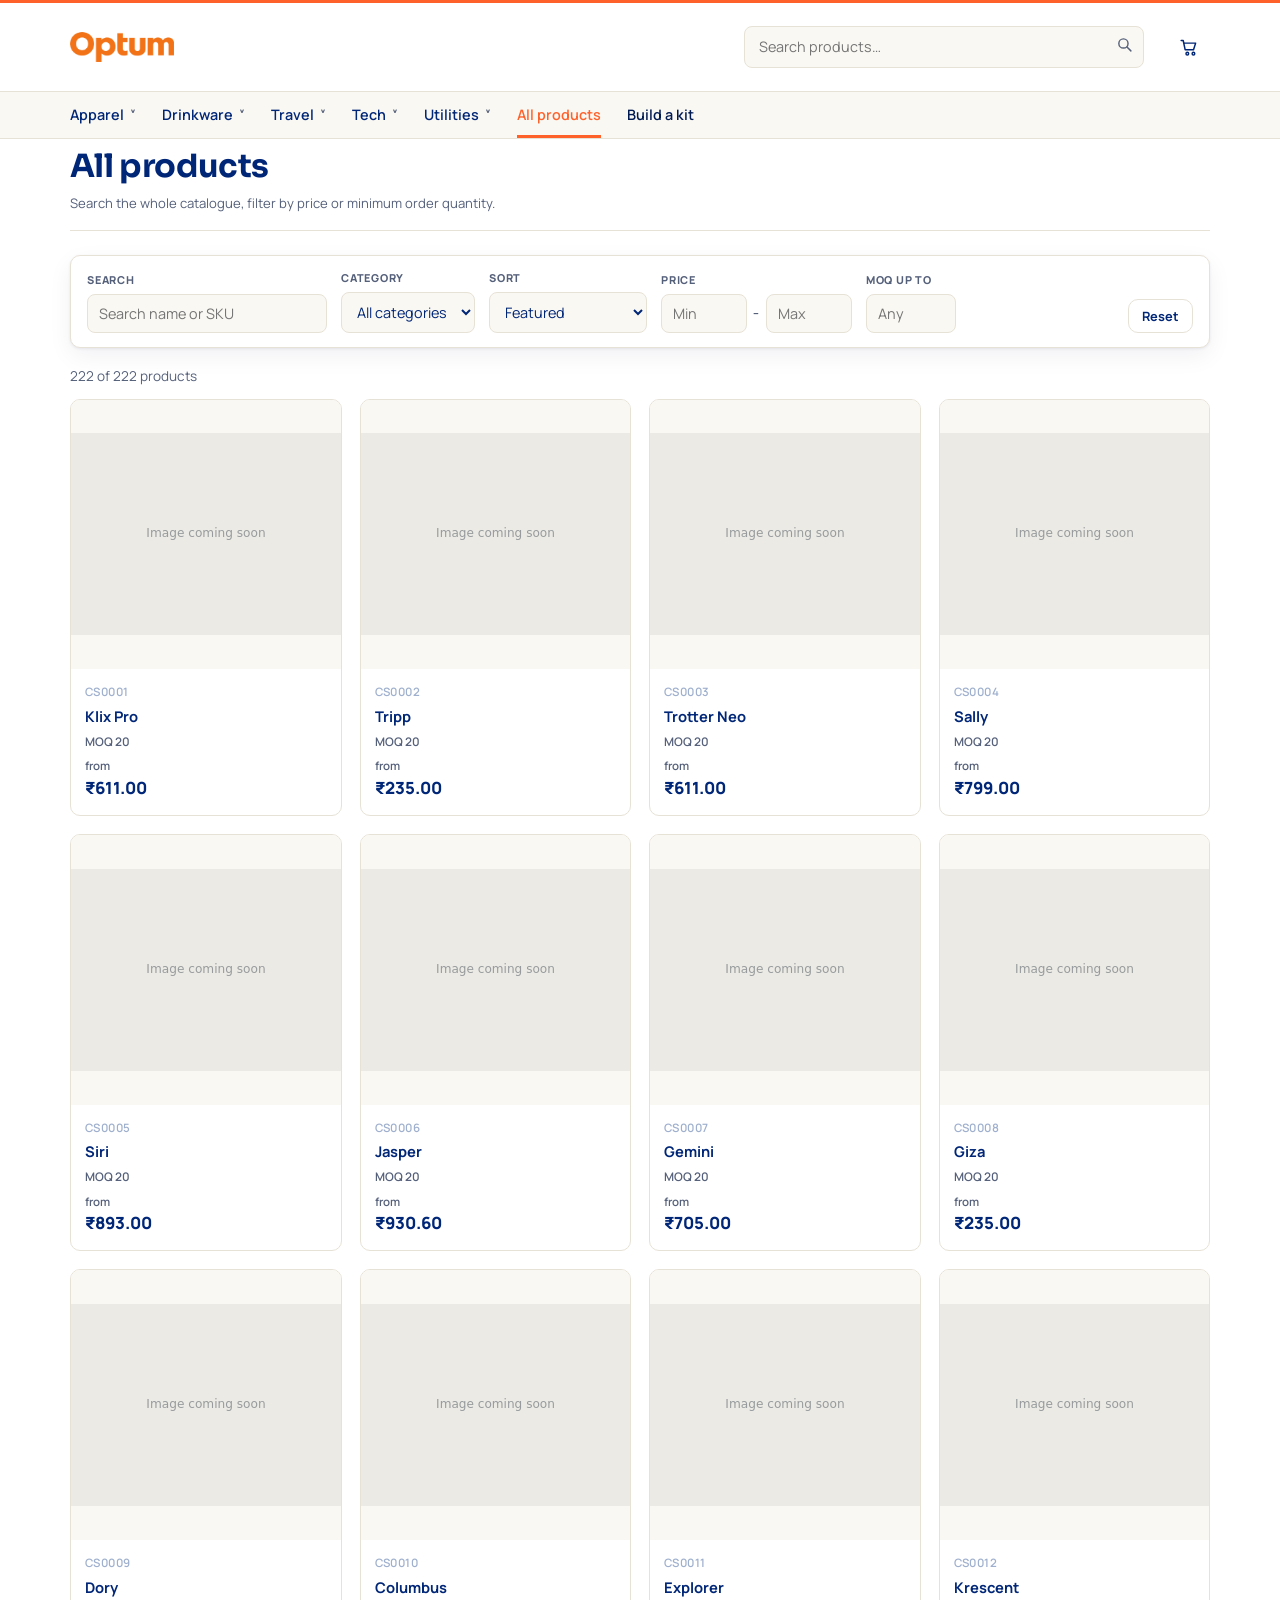
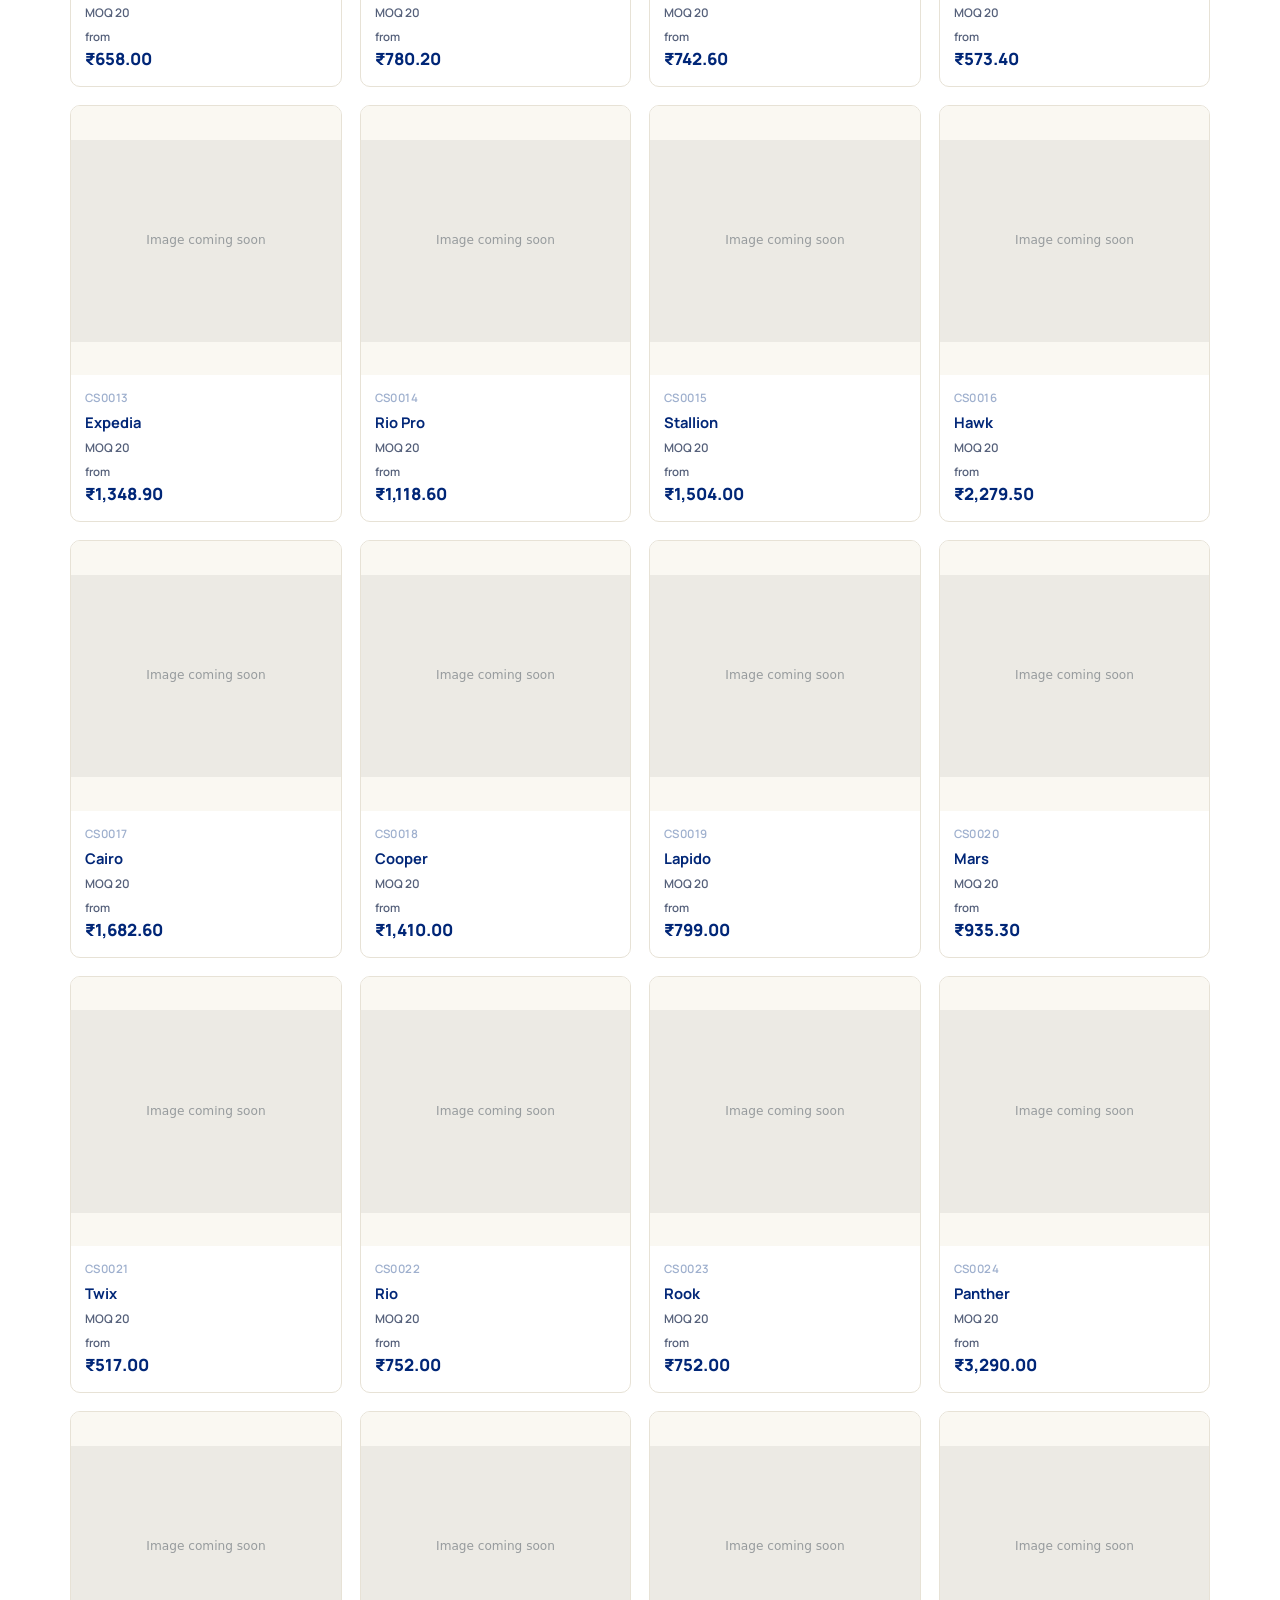
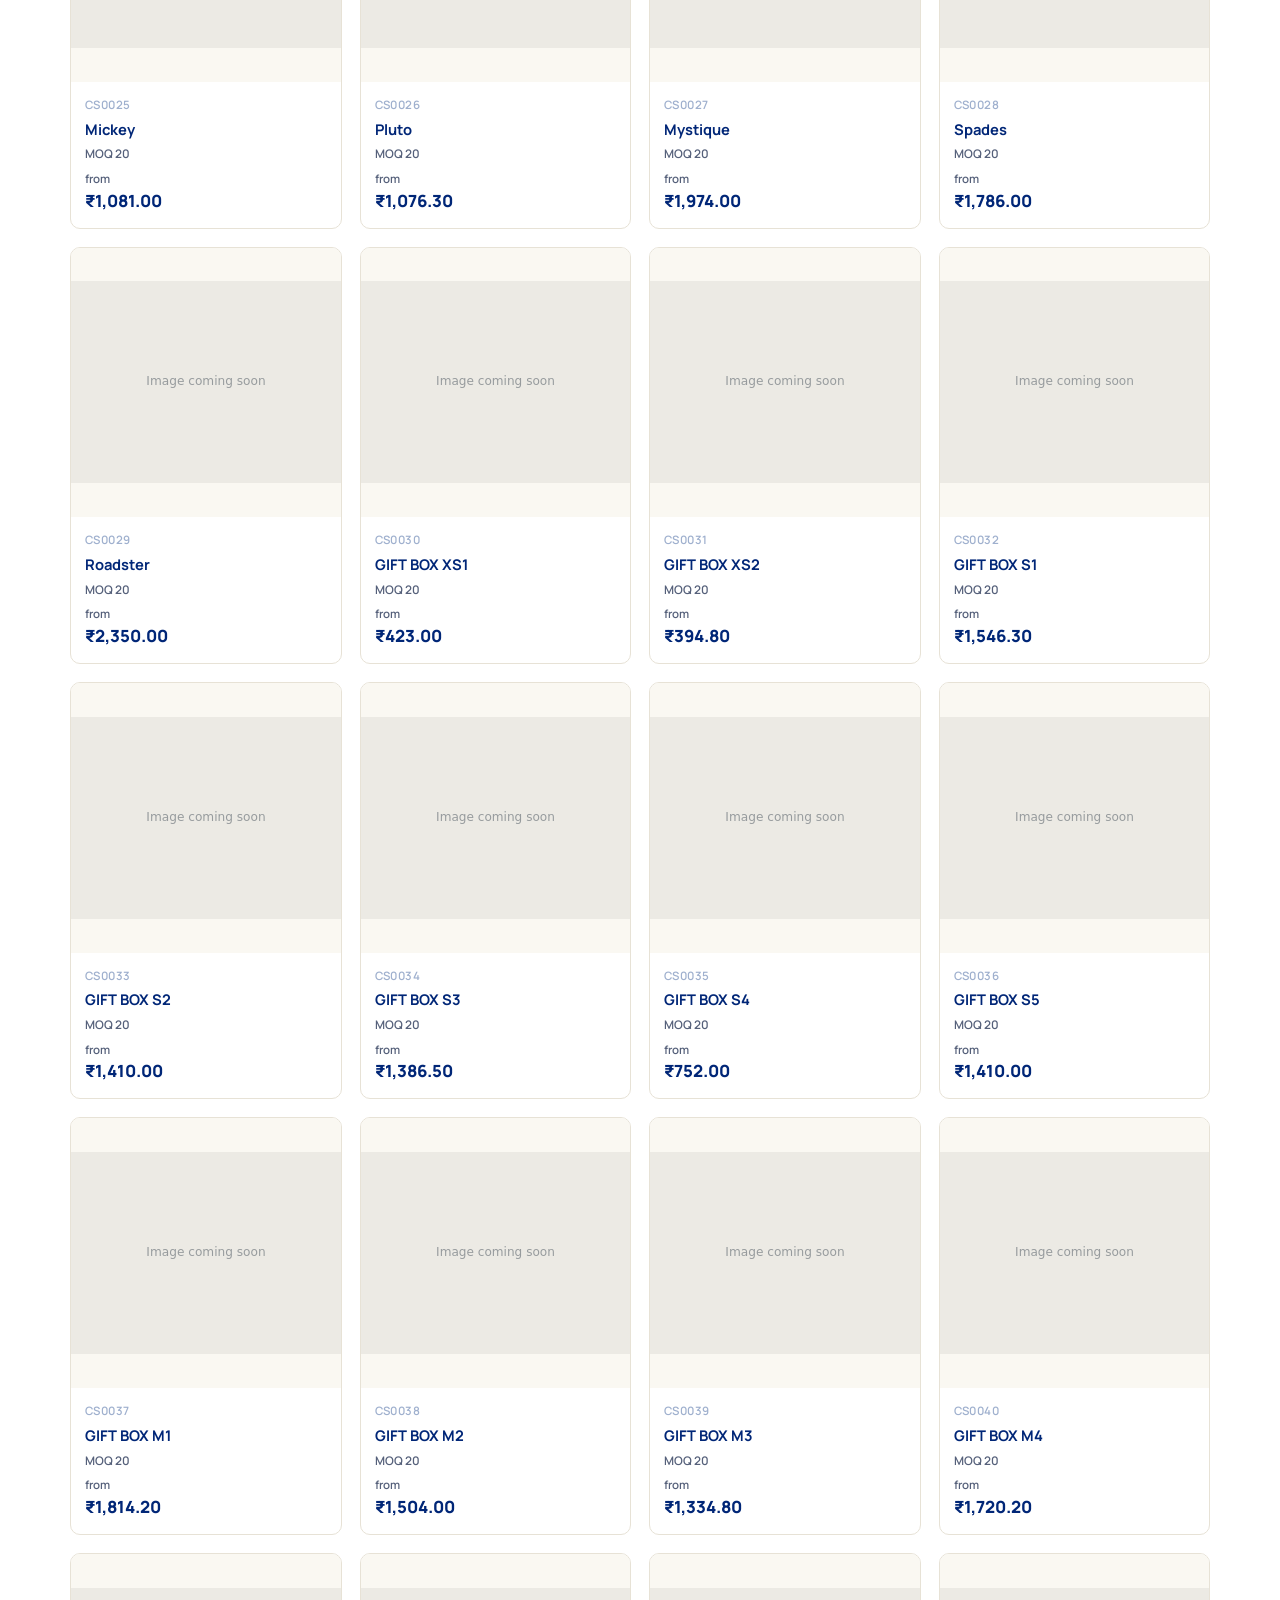
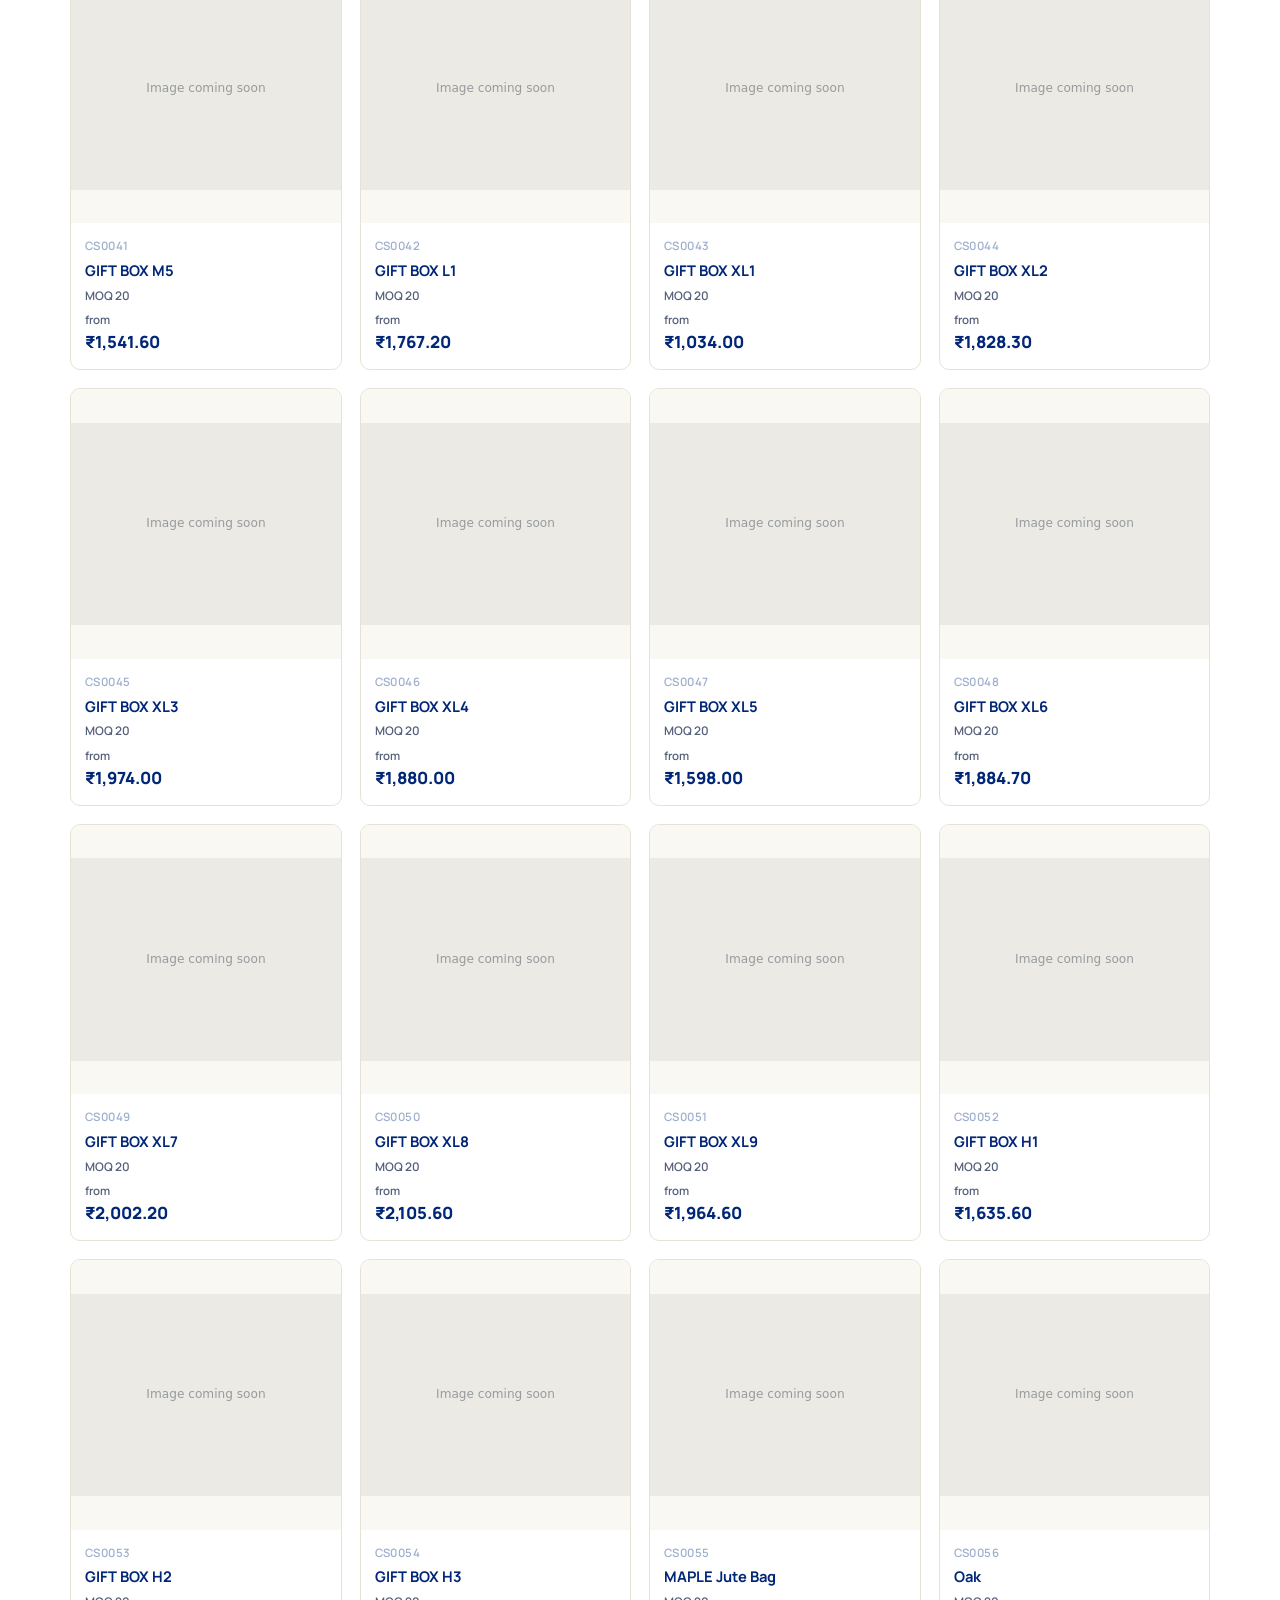
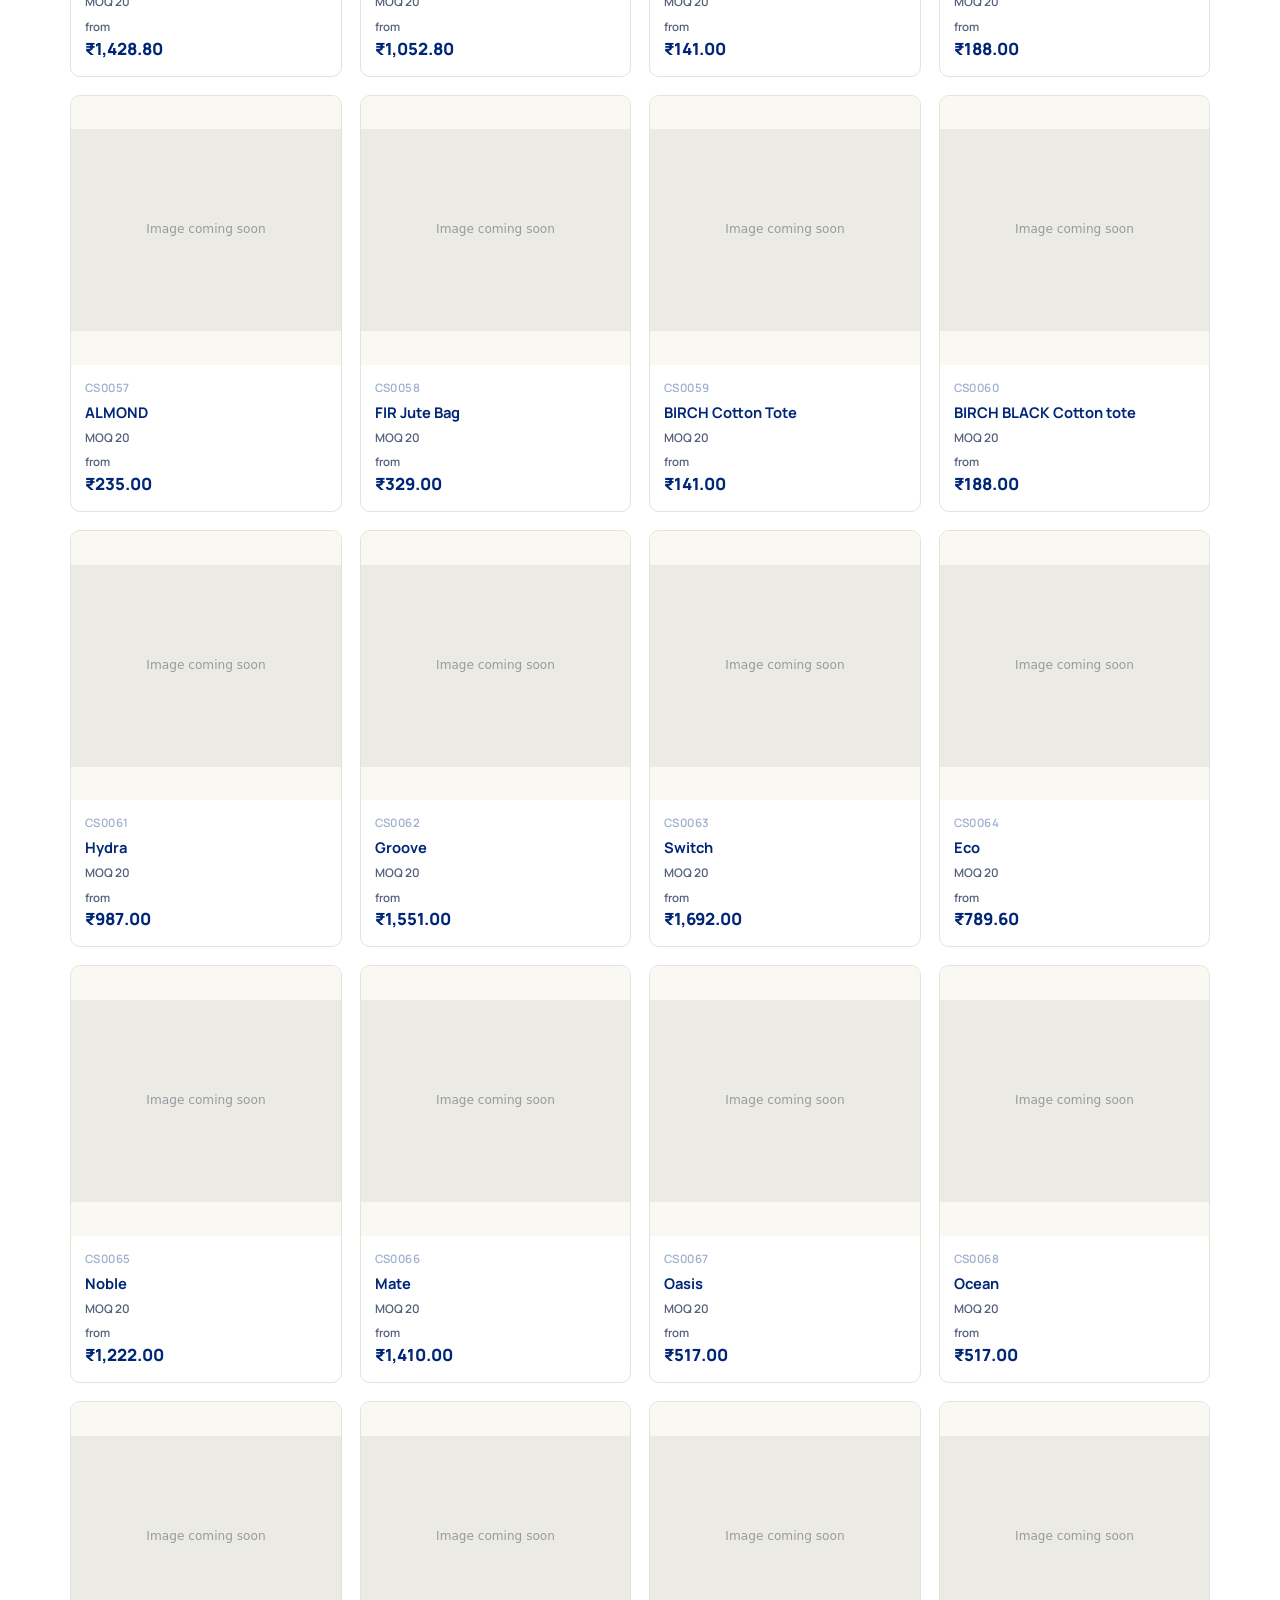
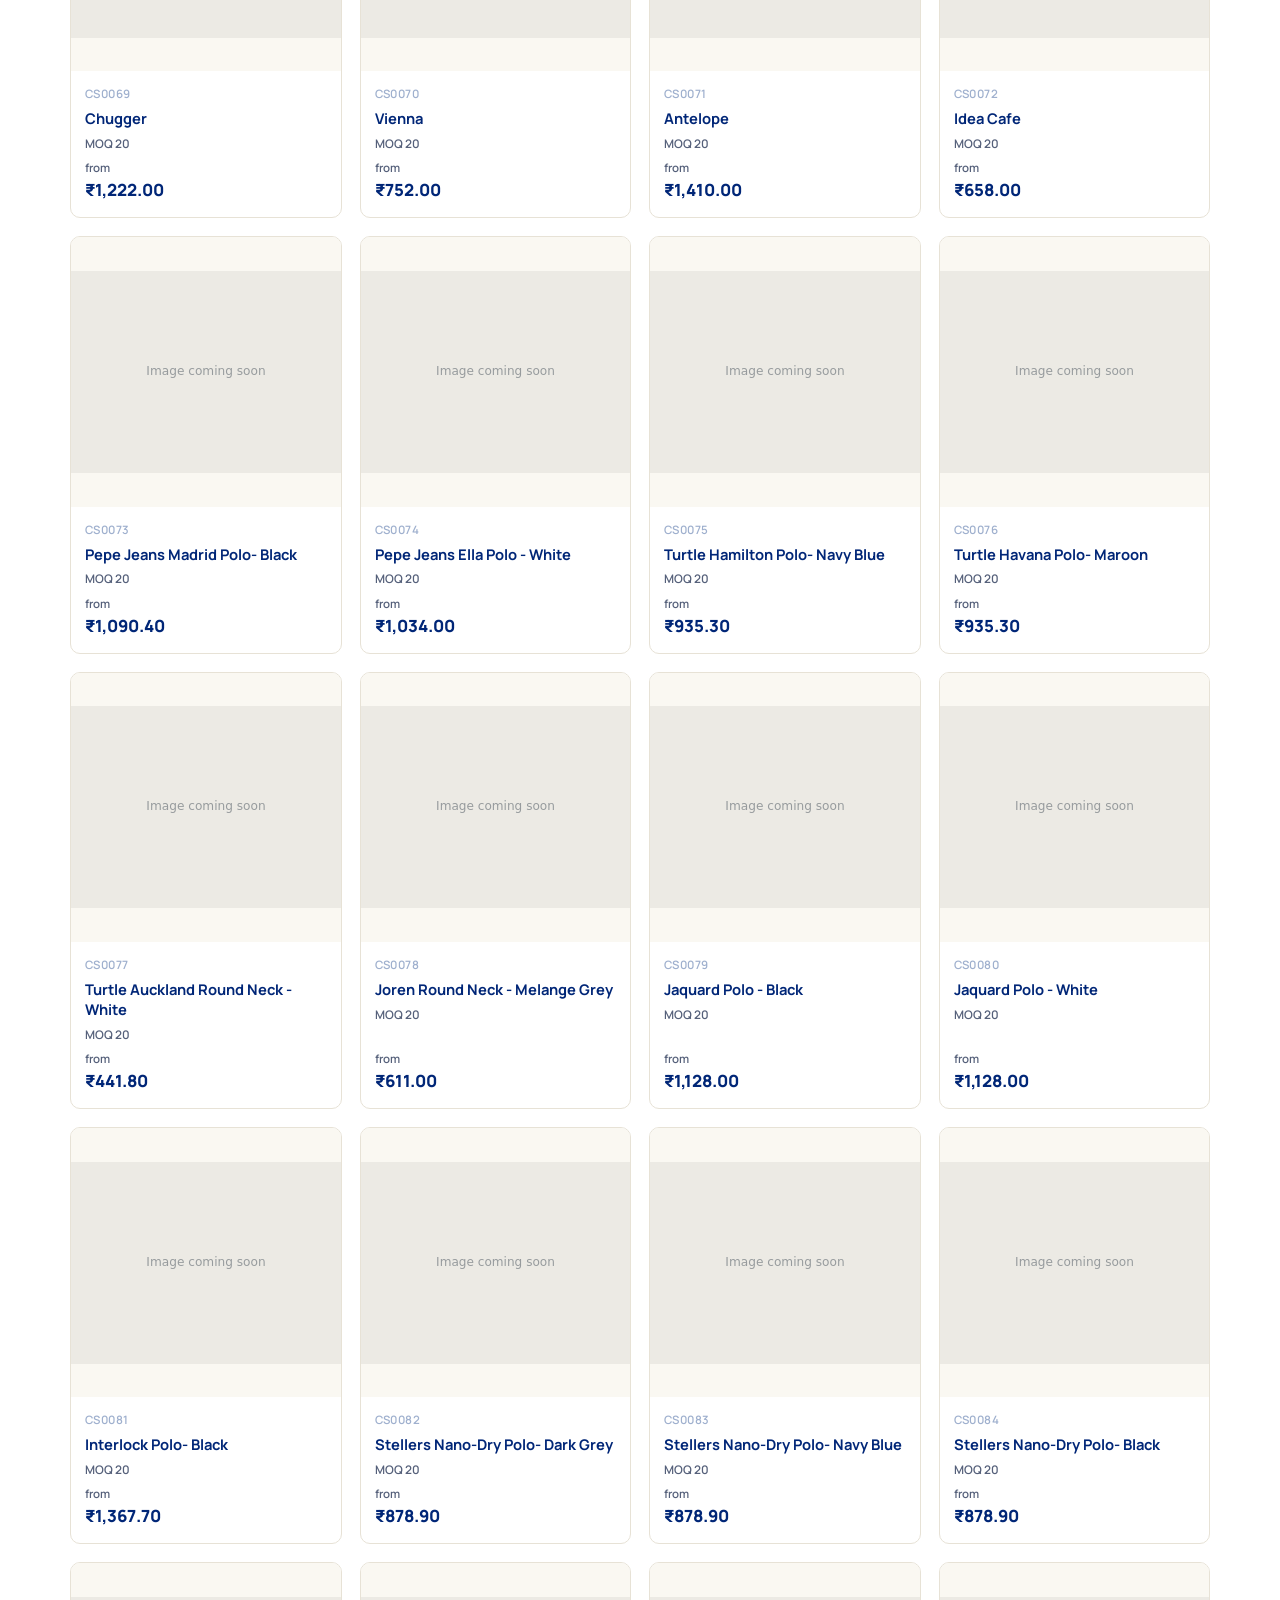
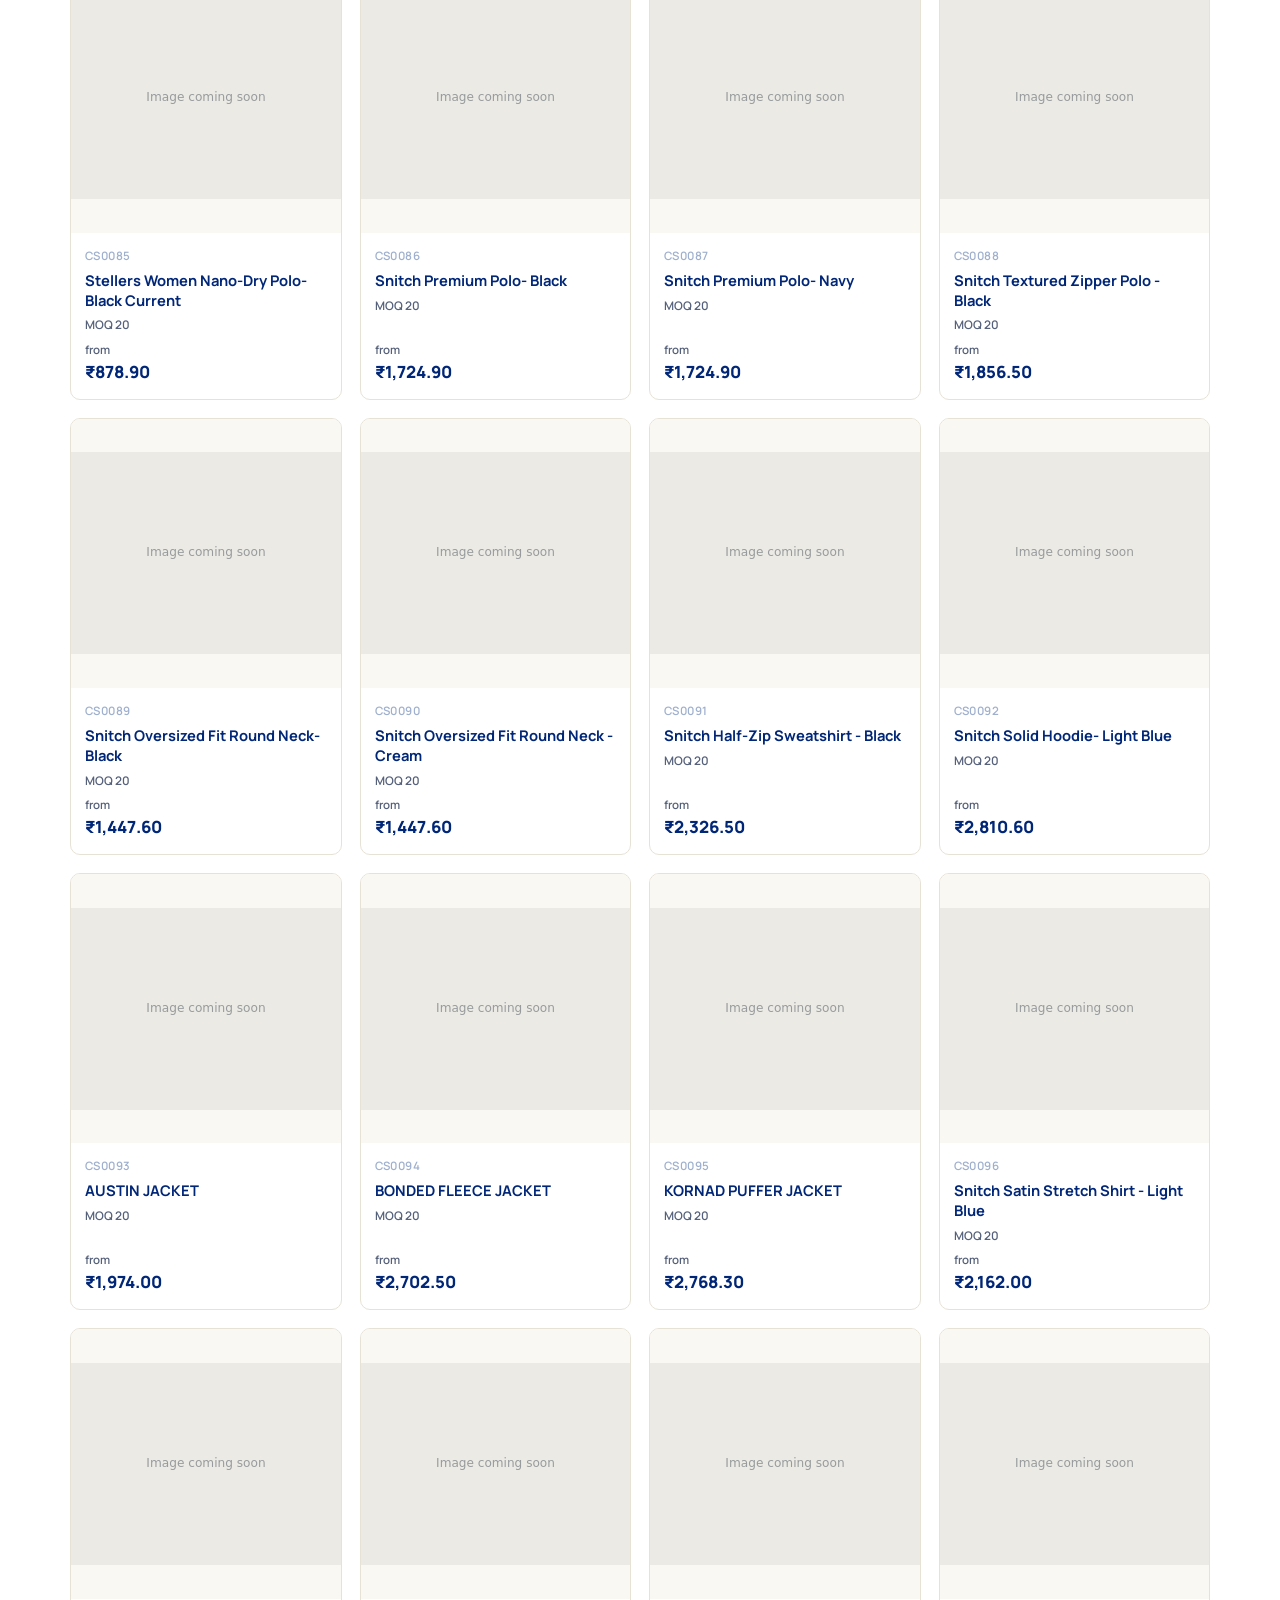
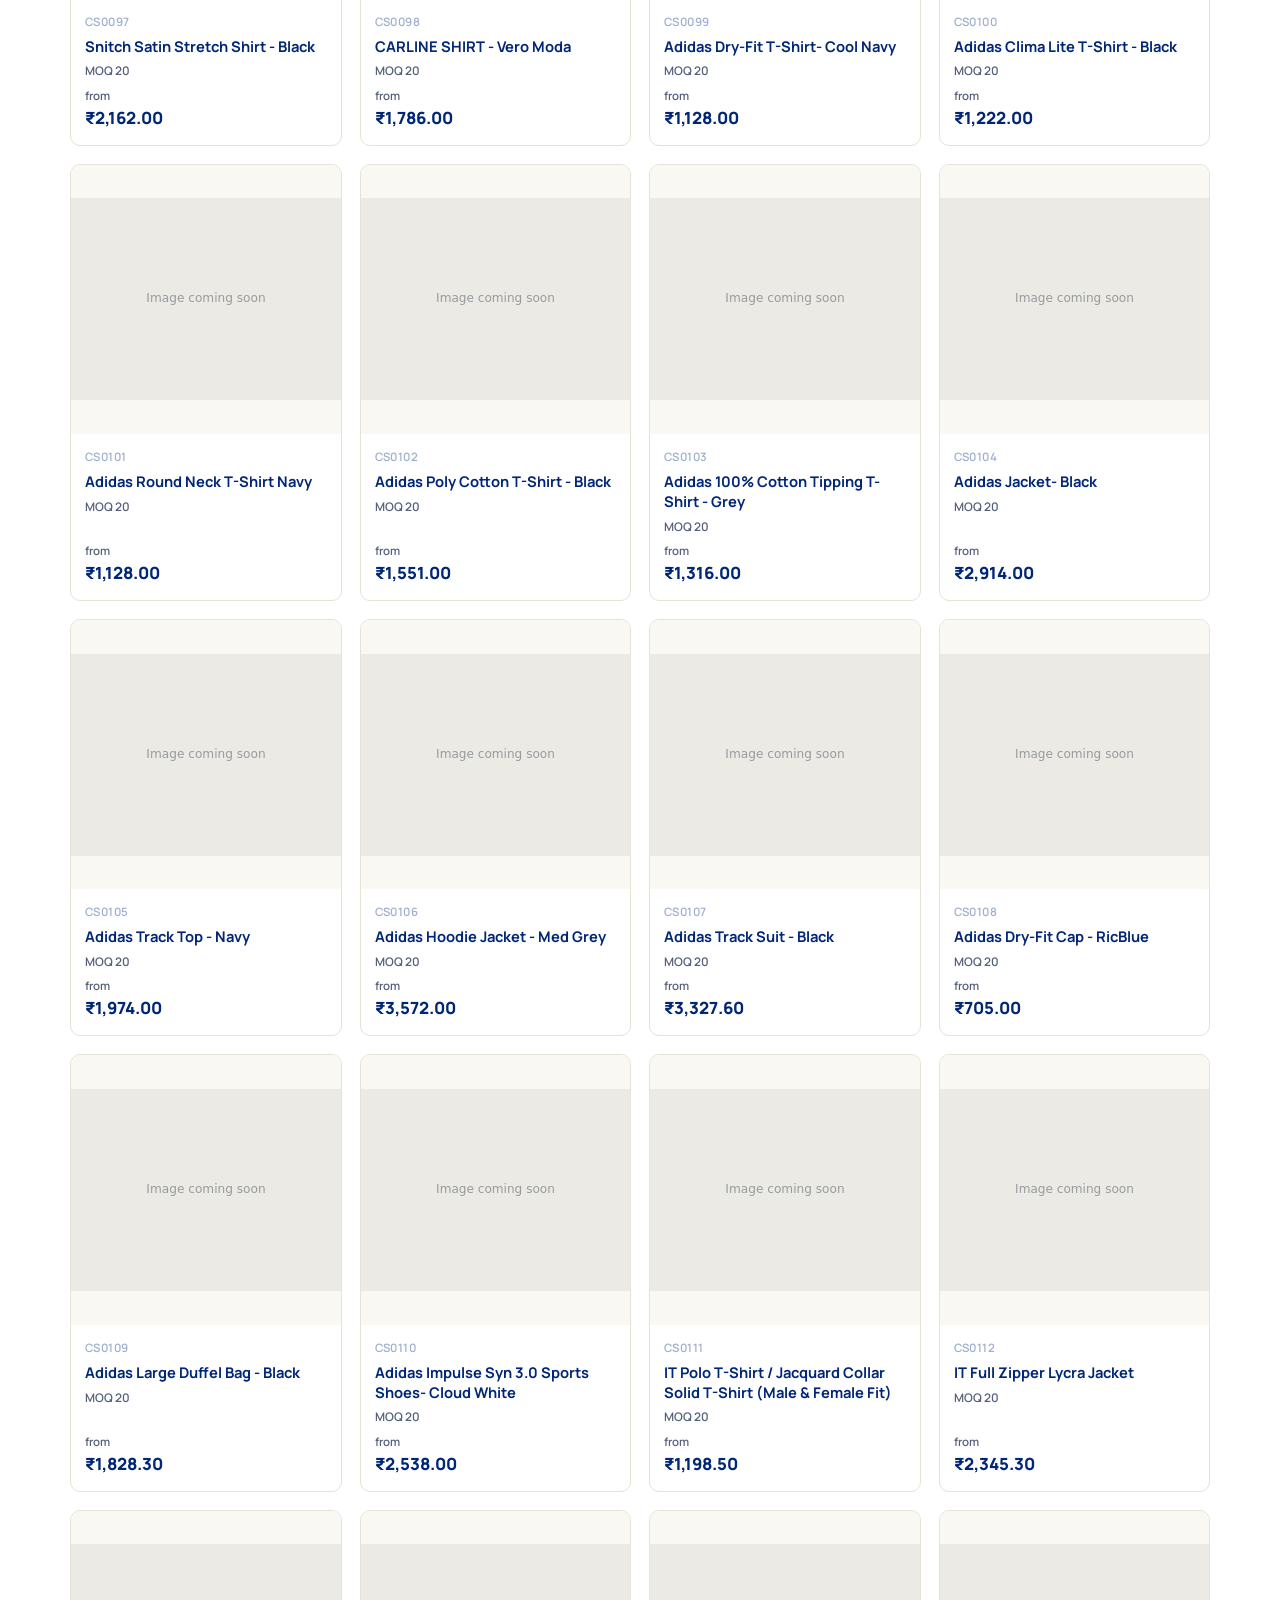
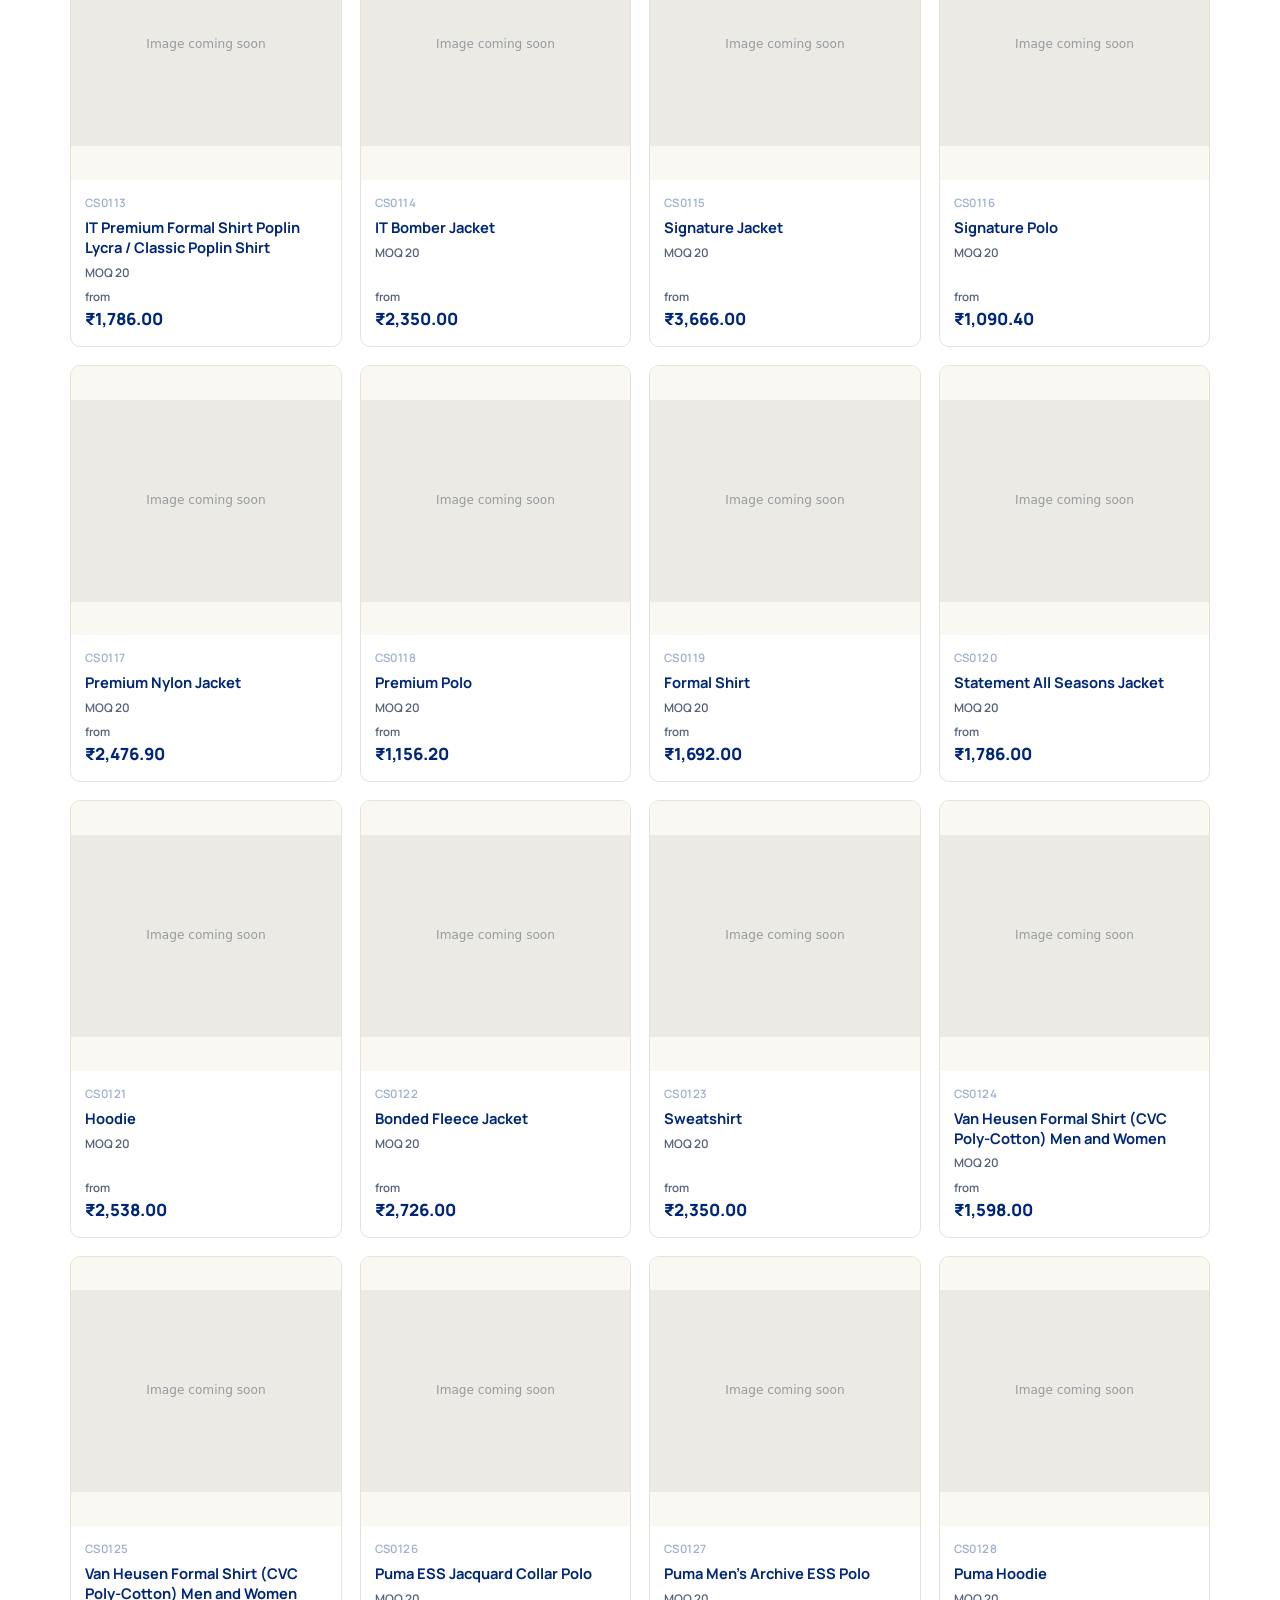
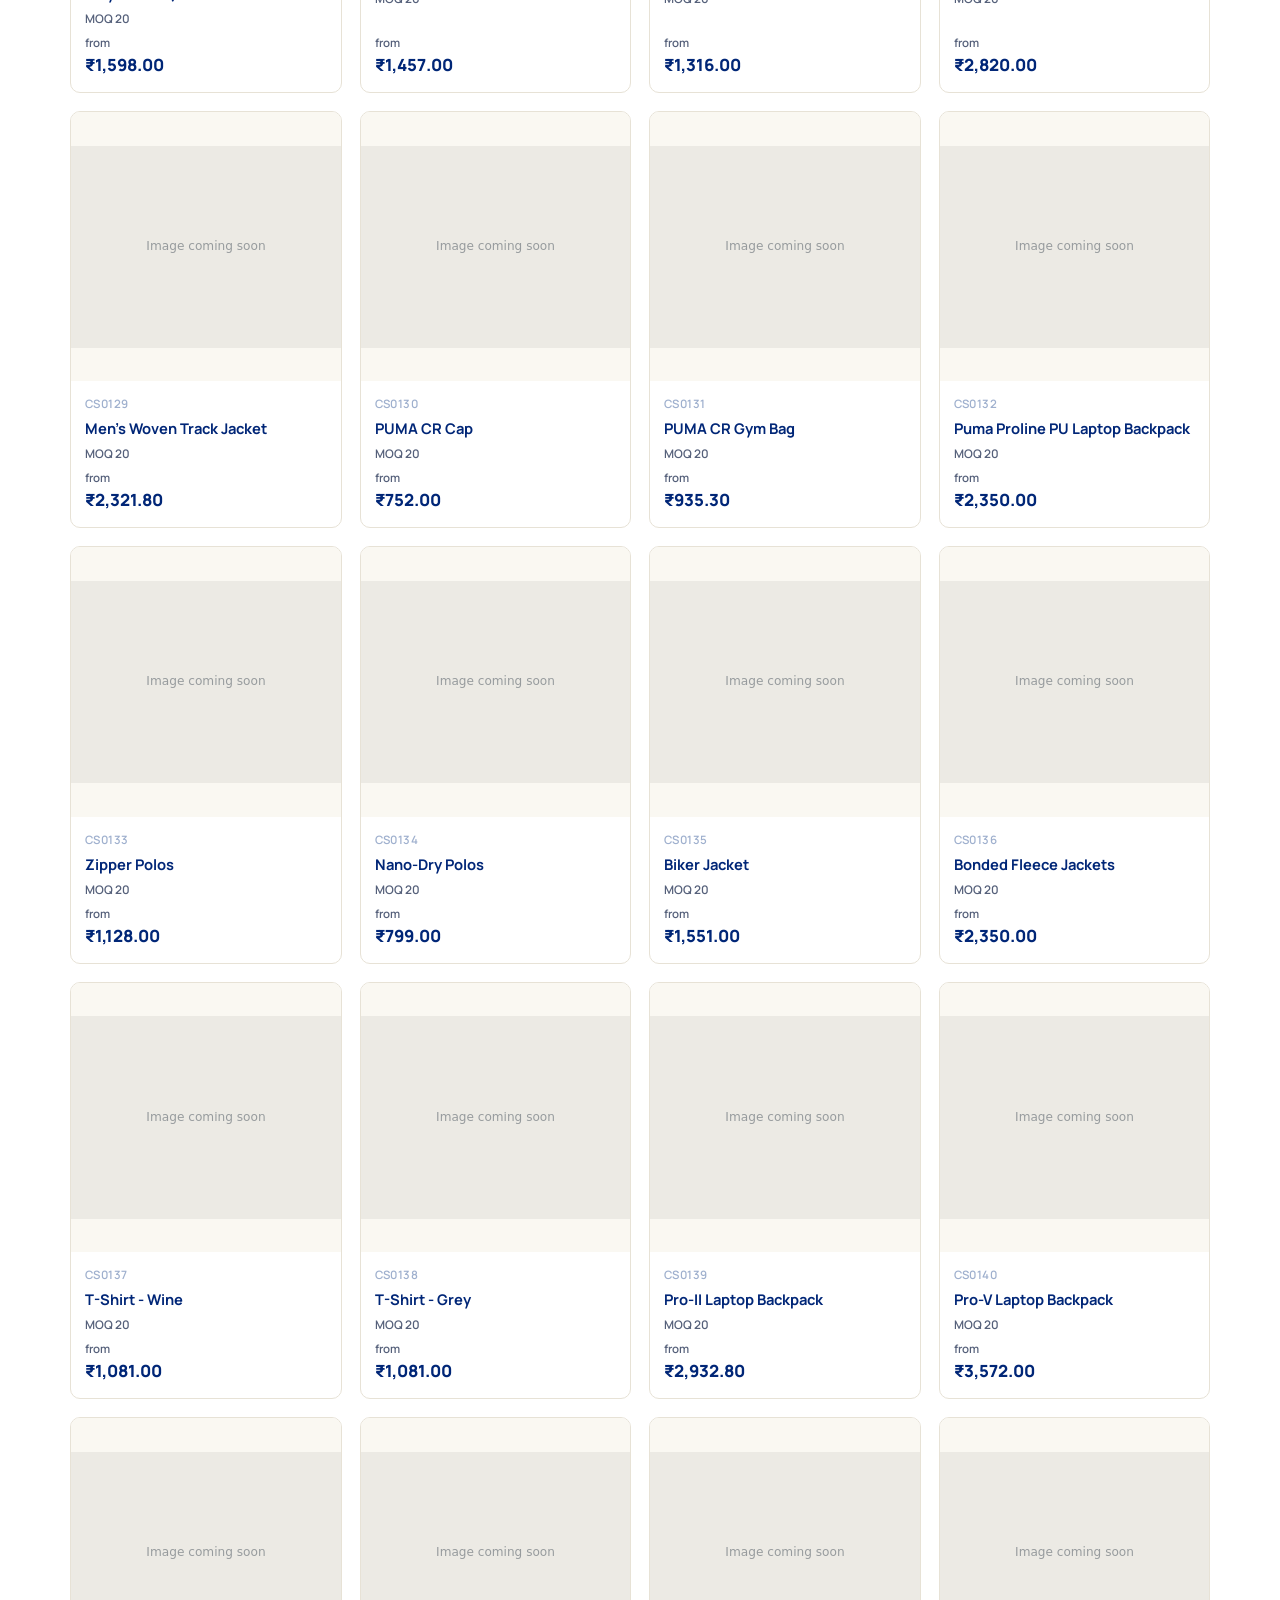
==== all.html @ 3c678033 "Optum B2B storefront: rebrand + real sub-category nav - Rebrand Deloitte -> Optum: Optum Orange (#FF" ====
<!doctype html>
<html lang="en">
<head>
<meta charset="utf-8">
<meta name="viewport" content="width=device-width,initial-scale=1">
<meta name="robots" content="noindex,nofollow">
<title>All products | Optum Merchandise Store</title>
<link rel="preconnect" href="https://fonts.googleapis.com">
<link rel="preconnect" href="https://fonts.gstatic.com" crossorigin>
<link href="https://fonts.googleapis.com/css2?family=Sora:wght@400;500;600;700;800&family=Manrope:wght@400;500;600;700&display=swap" rel="stylesheet">
<link rel="icon" type="image/png" href="favicon.png">
<link rel="stylesheet" href="assets/css/app.css">
</head>
<body>
<main class="wrap">
  <div class="page-head">
    <h1>All products</h1>
    <div class="muted small">Search the whole catalogue, filter by price or minimum order quantity.</div>
  </div>
  <div id="bar"></div>
  <div class="fbar-count" id="count"></div>
  <div class="grid" id="grid"></div>
  <div class="empty hidden" id="empty"><h2>Nothing matches</h2><p>Try a different search or clear the filters.</p></div>
</main>

<script src="assets/js/app.js"></script>
<script>
(async function () {
  await Catalog.load();
  mount('All');

  // a search term in the URL, so a filtered view can be linked or bookmarked
  Filters.reset();
  Filters.state.q = param('q');
  Filters.state.cat = param('cat');

  const cats = [...new Set(Catalog.products.map(p => p.category))].sort();
  Filters.bar(document.getElementById('bar'), { categories: cats }, paint);
  paint();
})();

function paint() {
  const list = Filters.apply(Catalog.products);
  const grid = document.getElementById('grid');
  grid.textContent = '';
  document.getElementById('count').textContent =
    `${qty(list.length)} of ${qty(Catalog.products.length)} products`;
  document.getElementById('empty').classList.toggle('hidden', list.length > 0);
  list.forEach(p => grid.append(productCard(p)));
  Track.search(Filters.state.q, list.length);
}
</script>
</body>
</html>
---- assets/css/app.css ----
/* CompanyStore B2B store.
   Palette sampled live from secondhq.com (DOM computed-style inspection,
   2026-09-03), not a redraw: the logo mark itself renders at #3401FF, page
   surfaces sit in a dark navy/slate range, secondary links run a cooler
   royal blue, and neutrals are cool slates rather than true greys. Token
   *names* are kept from the previous (CompanyStore) build so the rest of this file,
   and every page that references var(--brand) etc., did not need to change
   — only the values did. */

:root {
  --brand: #002677;       /* Optum Dark Blue — buttons/links (white text passes AA) */
  --brand-dark: #001B54;
  --brand-deep: #001B54;
  --brand-bright: #FF612B;/* Optum Orange PMS 158 — accents, bars, active states */
  --ink: #002677;         /* Optum Dark Blue — hero/dark surfaces + primary text */
  --ink-soft: #001B54;
  --grey: #9FB0CE;        /* light blue-grey for subtext on dark surfaces */
  --off: #FAF8F2;         /* Optum Warm White — panels/rails */
  --tint: #FFF0EB;        /* light Optum-orange tint */
  --line: #E7E2D6;        /* warm hairline */
  --muted: #55607A;       /* muted blue-grey body text */
  --radius: 10px;
  --shadow: 0 1px 3px rgba(0, 21, 61, .07), 0 8px 24px rgba(0, 21, 61, .06);
}

* { box-sizing: border-box; }

html { -webkit-text-size-adjust: 100%; }

body {
  margin: 0;
  font-family: Manrope, -apple-system, BlinkMacSystemFont, 'Segoe UI', sans-serif;
  color: var(--ink);
  background: #fff;
  font-size: 15px;
  line-height: 1.55;
  display: flex;
  flex-direction: column;
  min-height: 100vh;
}

main { flex: 1; }

a { color: var(--ink); text-decoration: none; }
a:hover { color: var(--brand); }

/* secondhq.com sets headlines in Arboria, a licensed font we can't legally
   embed from a CDN. Sora is the closest freely-licensed match: a bold,
   geometric grotesque with the same squared, confident letterforms. */
h1, h2, h3, h4 { margin: 0 0 .5rem; font-family: Sora, Manrope, sans-serif; font-weight: 700; letter-spacing: -.02em; line-height: 1.2; }
h1 { font-size: 2rem; }
h2 { font-size: 1.35rem; }
h3 { font-size: 1.05rem; }

.wrap { width: 100%; max-width: 1180px; margin: 0 auto; padding: 0 20px; }
.hidden { display: none !important; }
.muted { color: var(--muted); }
.small { font-size: .82rem; }
.mono { font-variant-numeric: tabular-nums; }
.right { text-align: right; }
.center { text-align: center; }
.stack > * + * { margin-top: 1rem; }
.row { display: flex; gap: 12px; align-items: center; }
.row-between { display: flex; gap: 12px; align-items: center; justify-content: space-between; }
.grow { flex: 1; }

/* ------------------------------------------------------------------ header */

.site-head {
  border-bottom: 1px solid var(--line);
  background: #fff;
  position: sticky;
  top: 0;
  z-index: 40;
}

.head-inner { display: flex; align-items: center; gap: 28px; height: 68px; }

.brand { display: flex; align-items: center; gap: 11px; }
.brand-logo { height: 26px; width: auto; display: block; }
.brand-sub { font-size: .78rem; color: var(--muted); font-weight: 600; text-transform: uppercase; letter-spacing: .08em; }

.nav { display: flex; gap: 22px; flex: 1; }
.nav a { font-weight: 600; font-size: .92rem; padding: 6px 0; border-bottom: 2px solid transparent; }
.nav a.on, .nav a:hover { border-bottom-color: var(--brand); color: var(--ink); }

.head-right { display: flex; align-items: center; gap: 18px; }
.who { display: flex; align-items: center; gap: 12px; }
.who-name { font-size: .85rem; font-weight: 600; }
.link-quiet { font-size: .85rem; color: var(--muted); font-weight: 600; }
.link-quiet:hover { color: var(--brand); }

.cart-btn {
  display: inline-flex; align-items: center; gap: 8px;
  background: var(--ink); color: #fff;
  padding: 9px 16px; border-radius: var(--radius);
  font-weight: 700; font-size: .85rem;
}
.cart-btn:hover { background: var(--brand); color: #fff; }
.pill {
  background: var(--brand); color: #fff; border-radius: 999px;
  min-width: 20px; height: 20px; padding: 0 6px;
  display: inline-flex; align-items: center; justify-content: center;
  font-size: .72rem; font-weight: 800;
}
.cart-btn .pill { background: var(--brand); color: #fff; }

/* ------------------------------------------------------------------ footer */

.site-foot { border-top: 1px solid var(--line); margin-top: 64px; padding: 22px 0; background: var(--off); }
.foot-inner { display: flex; justify-content: space-between; font-size: .82rem; color: var(--muted); }

/* -------------------------------------------------------------------- hero */

.hero { background: var(--ink); color: #fff; padding: 52px 0 56px; }
.hero h1 { color: #fff; font-size: 2.4rem; max-width: 640px; }
.hero p { color: var(--grey); max-width: 560px; margin: 0; }
.hero .bar { width: 56px; height: 4px; background: var(--brand); margin-bottom: 20px; }
.hero-logo { height: 40px; width: auto; display: block; margin-bottom: 22px; }

/* Hero that is one piece of artwork rather than typeset copy over a photo. */
.hero-art { display: block; background: var(--ink); }
.hero-art img { display: block; width: 100%; height: auto; }
.hero-art .wrap { padding: 18px 0 4px; }

.cat-grid { display: grid; grid-template-columns: repeat(4, 1fr); gap: 16px; margin: 32px 0; }
.cat-card {
  border: 1px solid var(--line); border-radius: var(--radius);
  padding: 20px; background: #fff; transition: .15s;
}
.cat-card:hover { border-color: var(--brand); box-shadow: var(--shadow); }
.cat-card h3 { margin-bottom: 2px; }
.cat-card .small { color: var(--muted); }

/* ------------------------------------------------------------------- cards */

.grid { display: grid; grid-template-columns: repeat(4, 1fr); gap: 18px; }

.card {
  border: 1px solid var(--line); border-radius: var(--radius);
  overflow: hidden; background: #fff; display: flex; flex-direction: column;
  transition: .15s;
}
.card:hover { box-shadow: var(--shadow); border-color: var(--grey); }

.card-img {
  aspect-ratio: 1; background: var(--off);
  display: flex; align-items: center; justify-content: center; overflow: hidden;
}
.card-img img { width: 100%; height: 100%; object-fit: contain; mix-blend-mode: multiply; }

.card-body { padding: 14px; display: flex; flex-direction: column; gap: 6px; flex: 1; }
.card-name { font-weight: 700; font-size: .92rem; line-height: 1.35; }
.card-sku { font-size: .72rem; color: var(--grey); font-weight: 600; letter-spacing: .04em; }
.card-price { font-weight: 800; font-size: 1.05rem; margin-top: auto; }
.card-price .from { font-size: .72rem; color: var(--muted); font-weight: 600; display: block; }
.card-moq { font-size: .74rem; color: var(--muted); font-weight: 600; }

.tag {
  display: inline-block; align-self: flex-start; background: var(--tint); color: var(--brand);
  border-radius: 4px; padding: 2px 7px; font-size: .68rem;
  font-weight: 800; letter-spacing: .05em; text-transform: uppercase;
}

/* ----------------------------------------------------------------- product */

.pdp { display: grid; grid-template-columns: 1fr 1fr; gap: 44px; margin: 32px 0; align-items: start; }
.pdp > * { min-width: 0; }
.pdp-img { background: var(--off); border-radius: var(--radius); aspect-ratio: 1; position: sticky; top: 88px; display: flex; align-items: center; justify-content: center; }
.pdp-img img { width: 92%; height: 92%; object-fit: contain; mix-blend-mode: multiply; }

.spec-table { width: 100%; border-collapse: collapse; font-size: .88rem; }
.spec-table td { padding: 7px 0; border-bottom: 1px solid var(--line); vertical-align: top; }
.spec-table td:first-child { color: var(--muted); font-weight: 600; width: 38%; }

.tier-table { width: 100%; border-collapse: collapse; font-size: .88rem; margin-top: 8px; }
.tier-table th { text-align: left; font-size: .7rem; text-transform: uppercase; letter-spacing: .06em; color: var(--muted); padding: 8px 10px; border-bottom: 1px solid var(--line); }
.tier-table td { padding: 9px 10px; border-bottom: 1px solid var(--line); }
.tier-table tr.on { background: var(--tint); }
.tier-table tr.on td { font-weight: 800; }
.tier-table tr.on td:first-child::before { content: '▸ '; color: var(--brand); }

.size-grid { display: flex; flex-wrap: wrap; gap: 8px; }
.size-box {
  border: 1px solid var(--line); border-radius: 8px; padding: 8px;
  width: 74px; text-align: center;
}
.size-box.has { border-color: var(--ink); }
.size-box label { display: block; font-weight: 800; font-size: .78rem; margin-bottom: 5px; }
.size-box input { width: 100%; border: 0; text-align: center; font-family: inherit; font-weight: 700; font-size: .9rem; padding: 3px 0; background: var(--off); border-radius: 5px; }
.size-box input:focus { outline: 2px solid var(--brand); }

/* ------------------------------------------------------------------ inputs */

.btn {
  display: inline-flex; align-items: center; justify-content: center; gap: 8px;
  background: var(--brand); color: #fff; border: 0;
  padding: 12px 22px; border-radius: var(--radius);
  font-family: inherit; font-weight: 700; font-size: .92rem; cursor: pointer;
  transition: .15s;
}
.btn:hover { background: var(--brand-dark); color: #fff; }
.btn:disabled { background: var(--grey); cursor: not-allowed; }
.btn-dark { background: var(--ink); }
.btn-dark:hover { background: var(--ink-soft); }
.btn-ghost { background: #fff; color: var(--ink); border: 1px solid var(--line); }
.btn-ghost:hover { background: var(--off); color: var(--ink); border-color: var(--grey); }
.btn-sm { padding: 7px 13px; font-size: .8rem; }
.btn-block { width: 100%; }

label.field { display: block; margin-bottom: 14px; }
label.field > span { display: block; font-size: .78rem; font-weight: 700; margin-bottom: 5px; text-transform: uppercase; letter-spacing: .04em; color: var(--muted); }
label.field > span .req { color: var(--brand); }

input[type=text], input[type=email], input[type=password], input[type=tel],
input[type=number], input[type=date], select, textarea {
  width: 100%; padding: 10px 12px;
  border: 1px solid var(--line); border-radius: 8px;
  font-family: inherit; font-size: .92rem; background: #fff; color: var(--ink);
}
input:focus, select:focus, textarea:focus { outline: 0; border-color: var(--brand); box-shadow: 0 0 0 3px var(--tint); }
textarea { min-height: 92px; resize: vertical; }
input[type=file] { font-size: .85rem; }

.form-grid { display: grid; grid-template-columns: 1fr 1fr; gap: 0 16px; }
.form-grid .full { grid-column: 1 / -1; }

/* ------------------------------------------------------------------ panels */

.panel { border: 1px solid var(--line); border-radius: var(--radius); padding: 22px; background: #fff; }
.panel + .panel { margin-top: 18px; }
.panel h2 { font-size: 1.05rem; margin-bottom: 14px; padding-bottom: 10px; border-bottom: 1px solid var(--line); }

.note { background: var(--tint); border-left: 3px solid var(--brand); padding: 12px 14px; border-radius: 0 8px 8px 0; font-size: .87rem; }
.note-quiet { background: var(--off); border-left-color: var(--grey); }

.totals { width: 100%; border-collapse: collapse; }
.totals td { padding: 7px 0; }
.totals td:last-child { text-align: right; font-variant-numeric: tabular-nums; font-weight: 600; }
.totals tr.grand td { border-top: 2px solid var(--ink); padding-top: 12px; font-size: 1.2rem; font-weight: 800; }

/* ------------------------------------------------------------------- table */

.tbl { width: 100%; border-collapse: collapse; font-size: .88rem; }
.tbl th { text-align: left; font-size: .7rem; text-transform: uppercase; letter-spacing: .06em; color: var(--muted); padding: 10px; border-bottom: 1px solid var(--line); white-space: nowrap; }
.tbl td { padding: 12px 10px; border-bottom: 1px solid var(--line); vertical-align: middle; }
.tbl tbody tr:hover { background: var(--off); }
.tbl .num { text-align: right; font-variant-numeric: tabular-nums; }

.thumb { width: 52px; height: 52px; object-fit: contain; background: var(--off); border-radius: 6px; mix-blend-mode: multiply; }

.qty-in { width: 76px; text-align: center; }

.status {
  display: inline-block; padding: 3px 10px; border-radius: 999px;
  font-size: .72rem; font-weight: 800; text-transform: uppercase; letter-spacing: .04em;
  background: var(--off); color: var(--muted); border: 1px solid var(--line);
}
.status.pending { background: var(--tint); color: var(--brand); border-color: #B6E1F7; }
.status.approved { background: var(--ink); color: #fff; border-color: var(--ink); }
.status.rejected { background: var(--brand); color: #fff; border-color: var(--brand); }
.status.closed { background: var(--off); color: var(--ink); border-color: var(--grey); }

/* ------------------------------------------------------------------- toast */

.toast {
  position: fixed; left: 50%; bottom: 28px; transform: translate(-50%, 20px);
  background: var(--ink); color: #fff; padding: 13px 20px;
  border-radius: var(--radius); font-weight: 600; font-size: .88rem;
  opacity: 0; transition: .25s; z-index: 100; max-width: 90vw;
  box-shadow: 0 8px 30px rgba(0, 0, 0, .25);
}
.toast.show { opacity: 1; transform: translate(-50%, 0); }
.toast-error { background: var(--brand); }

/* -------------------------------------------------------------------- misc */

.crumbs { font-size: .8rem; color: var(--muted); margin: 20px 0 6px; font-weight: 600; }
.crumbs a { color: var(--muted); }
.crumbs a:hover { color: var(--brand); }

.page-head { margin: 8px 0 24px; padding-bottom: 16px; border-bottom: 1px solid var(--line); }

.filters { display: flex; gap: 8px; flex-wrap: wrap; margin-bottom: 22px; }
.chip {
  border: 1px solid var(--line); background: #fff; border-radius: 999px;
  padding: 6px 15px; font-size: .82rem; font-weight: 600; cursor: pointer;
  font-family: inherit; color: var(--ink);
}
.chip.on { background: var(--ink); color: #fff; border-color: var(--ink); }
.chip:hover:not(.on) { border-color: var(--brand); color: var(--brand); }

.narrow { max-width: 460px; margin: 56px auto; }
.mid { max-width: 780px; margin: 0 auto; }

.empty { text-align: center; padding: 72px 20px; color: var(--muted); }
.empty h2 { color: var(--ink); }

.drop {
  border: 2px dashed var(--line); border-radius: var(--radius);
  padding: 26px; text-align: center; cursor: pointer; background: var(--off);
}
.drop:hover, .drop.over { border-color: var(--brand); background: var(--tint); }
.file-row { display: flex; align-items: center; gap: 10px; padding: 8px 0; border-bottom: 1px solid var(--line); font-size: .85rem; }

@media (max-width: 900px) {
  .grid, .cat-grid { grid-template-columns: repeat(2, 1fr); }
  .pdp, .form-grid { grid-template-columns: 1fr; }
  /* The image is sticky so it stays beside the buy panel on a wide screen.
     Once the grid is one column there is nothing beside it, so sticky just
     drags the image down over the copy underneath. */
  .pdp-img { position: static; top: auto; }
  .nav { display: none; }
  .head-inner { gap: 14px; }
}

/* Homepage promo banners, everything after the hero. */
.promo-grid { display: grid; grid-template-columns: repeat(auto-fit, minmax(260px, 1fr)); gap: 16px; margin: 28px 0 0; }
.promo {
  min-height: 150px; border-radius: var(--radius); padding: 22px;
  display: flex; align-items: flex-end; color: #fff; background: var(--ink);
  background-size: cover; background-position: center;
}
.promo h3 { color: #fff; margin: 0 0 2px; }
.promo p { margin: 0; color: rgba(255, 255, 255, .82); }
.promo:hover { color: #fff; opacity: .93; }

/* ------------------------------------------------------------ filter bar */
.fbar { display: flex; flex-wrap: wrap; gap: 14px; align-items: flex-end;
        background: #fff; border: 1px solid var(--line); border-radius: var(--radius);
        box-shadow: var(--shadow); padding: 14px 16px; margin-bottom: 18px; }
.fbar-fld { display: flex; flex-direction: column; gap: 5px; }
.fbar-fld > span { font-size: .68rem; font-weight: 800; letter-spacing: .07em;
                   text-transform: uppercase; color: var(--muted); }
.fbar-fld input, .fbar-fld select { padding: 9px 11px; border: 1.5px solid var(--line);
  border-radius: 8px; font-family: inherit; font-size: .9rem; background: var(--off); color: var(--ink); }
.fbar-fld input:focus, .fbar-fld select:focus { outline: none; border-color: var(--brand);
  background: #fff; box-shadow: 0 0 0 3px rgba(0, 156, 222, .15); }
.fbar-fld #fq { min-width: 240px; }
.fbar-fld #fmoq { width: 90px; }
.fbar-range { display: flex; align-items: center; gap: 6px; }
.fbar-range input { width: 86px; }
.fbar-range i { color: var(--muted); font-style: normal; }
.fbar-count { font-size: .85rem; color: var(--muted); margin-bottom: 12px; }
@media (max-width: 720px) {
  .fbar { flex-direction: column; align-items: stretch; }
  .fbar-fld #fq { min-width: 0; width: 100%; }
  .fbar > .btn { margin-left: 0 !important; }
}

/* --------------------------------------------------------- kit builder */
.nav-kit { font-weight: 800; color: var(--brand-deep); }
.kit-form { display: flex; flex-wrap: wrap; gap: 14px; align-items: flex-end;
            background: #fff; border: 1px solid var(--line); border-radius: var(--radius);
            box-shadow: var(--shadow); padding: 16px 18px; margin-bottom: 18px; }
.kit { border: 1px solid var(--line); border-radius: var(--radius); background: #fff;
       box-shadow: var(--shadow); margin-bottom: 16px; overflow: hidden; }
.kit-head { display: flex; justify-content: space-between; align-items: center; gap: 12px;
            padding: 12px 16px; background: var(--off); border-bottom: 1px solid var(--line);
            flex-wrap: wrap; }
.kit-items { display: grid; gap: 12px; padding: 16px;
             grid-template-columns: repeat(auto-fill, minmax(140px, 1fr)); }
.kit-item { border: 1px solid var(--line); border-radius: 10px; padding: 10px;
            text-align: center; position: relative; }
.kit-item img { width: 100%; height: 90px; object-fit: contain;
                background: var(--off); border-radius: 6px; display: block; }
.kit-item .kn { font-size: 12px; font-weight: 700; margin-top: 7px; line-height: 1.25;
                display: -webkit-box; -webkit-line-clamp: 2; -webkit-box-orient: vertical; overflow: hidden; }
.kit-item .kp { font-size: 12px; color: var(--muted); margin-top: 3px; }
.kit-item .kx { position: absolute; top: -8px; right: -8px; width: 22px; height: 22px;
                border-radius: 50%; border: 1px solid var(--line); background: #fff;
                color: #D93025; cursor: pointer; font-size: 12px; line-height: 1; }
.kit-foot { display: flex; justify-content: space-between; align-items: center; gap: 12px;
            padding: 12px 16px; border-top: 1px solid var(--line); flex-wrap: wrap; }
.kit-per { font-size: 1.05rem; font-weight: 800; }
.size-split { display: grid; gap: 10px; margin-top: 12px;
              grid-template-columns: repeat(auto-fill, minmax(92px, 1fr)); }
.size-split label { display: flex; flex-direction: column; gap: 4px; font-size: .75rem;
                    font-weight: 700; color: var(--muted); }
.size-split input { padding: 7px 9px; border: 1.5px solid var(--line); border-radius: 8px;
                    font-family: inherit; }
.note-warn { border-left: 3px solid #D93025; }

/* ------------------------------------------------- kit item actions + picker */
.kit-item .kit-acts { display: flex; gap: 6px; margin-top: 8px; }
.kit-rep { flex: 1; border: 1px solid var(--line); background: #fff; border-radius: 8px;
           padding: 6px 8px; font: inherit; font-size: .72rem; font-weight: 700;
           color: var(--ink); cursor: pointer; }
.kit-rep:hover { background: var(--tint); border-color: var(--brand); }
.kit-rem { width: 30px; border: 1px solid var(--line); background: #fff; border-radius: 8px;
           color: #D93025; cursor: pointer; font-size: 1rem; line-height: 1; }
.kit-rem:hover { background: #D93025; color: #fff; border-color: #D93025; }
.kit-add { border: 2px dashed var(--line); border-radius: 10px; background: var(--off);
           display: flex; flex-direction: column; align-items: center; justify-content: center;
           gap: 4px; cursor: pointer; font: inherit; font-size: .8rem; font-weight: 700;
           color: var(--brand-deep); min-height: 150px; }
.kit-add:hover { border-color: var(--brand); background: var(--tint); }
.kit-add .plus { font-size: 1.5rem; line-height: 1; }

.kmodal { position: fixed; inset: 0; background: rgba(0,21,61,.5); z-index: 90;
          display: flex; align-items: center; justify-content: center; padding: 24px; }
.kmodal-inner { background: #fff; border-radius: 14px; width: min(980px, 100%);
                max-height: 88vh; display: flex; flex-direction: column; padding: 20px; }
.kmodal-head { display: flex; justify-content: space-between; align-items: flex-start;
               gap: 12px; margin-bottom: 14px; }
.kmodal-head h3 { margin: 0 0 3px; }
.kmodal-foot { margin-top: 14px; text-align: center; }
.kmodal .pick-grid { flex: 1; overflow-y: auto; display: grid; gap: 12px; padding: 4px;
                     grid-template-columns: repeat(auto-fill, minmax(150px, 1fr)); }
.pick-tile { border: 1.5px solid var(--line); border-radius: 10px; padding: 10px;
             background: #fff; cursor: pointer; text-align: left; font: inherit; display: block; }
.pick-tile:hover { border-color: var(--brand); box-shadow: 0 0 0 3px rgba(0,156,222,.15); }
.pick-tile img { width: 100%; height: 84px; object-fit: contain; background: var(--off);
                 border-radius: 6px; display: block; margin-bottom: 8px; }
.pick-name { display: block; font-size: 12px; font-weight: 700; line-height: 1.25;
             -webkit-line-clamp: 2; -webkit-box-orient: vertical; display: -webkit-box; overflow: hidden; }
.pick-meta { display: block; font-size: 11px; color: var(--muted); margin-top: 3px; }
.pick-price { display: block; font-size: 13px; font-weight: 800; margin-top: 5px; }

/* -------------------------------------------------------------- analytics */
.stat-row { display: grid; gap: 12px; margin-bottom: 18px;
            grid-template-columns: repeat(auto-fit, minmax(150px, 1fr)); }
.stat { background: #fff; border: 1px solid var(--line); border-radius: var(--radius);
        box-shadow: var(--shadow); padding: 14px 16px; }
.stat-n { font-size: 1.5rem; font-weight: 800; letter-spacing: -.01em; }
.stat-l { font-size: .72rem; font-weight: 700; letter-spacing: .06em;
          text-transform: uppercase; color: var(--muted); margin-top: 4px; }
.an-two { display: grid; gap: 16px; grid-template-columns: 1fr 1fr; align-items: start; }
@media (max-width: 900px) { .an-two { grid-template-columns: 1fr; } }

.bars { display: flex; flex-direction: column; gap: 8px; }
.bar-row { display: grid; grid-template-columns: minmax(90px, 34%) 1fr auto;
           gap: 10px; align-items: center; }
.bar-label { font-size: .82rem; font-weight: 600; overflow: hidden;
             text-overflow: ellipsis; white-space: nowrap; }
.bar-track { background: var(--off); border-radius: 4px; height: 14px; overflow: hidden; }
.bar-fill { height: 100%; background: var(--brand); border-radius: 0 4px 4px 0; min-width: 2px; }
.bar-val { font-size: .78rem; color: var(--muted); white-space: nowrap; }
.spark { width: 100%; height: 96px; display: block; }

/* ------------------------------------------------- analytics product rows */
.prod-rows { display: flex; flex-direction: column; gap: 4px; }
.prod-row { display: grid; grid-template-columns: 22px 52px 1fr auto; gap: 12px;
            align-items: center; padding: 8px; border-radius: 10px;
            text-decoration: none; color: inherit; }
.prod-row:hover { background: var(--off); }
.prod-rank { font-size: .8rem; font-weight: 800; color: var(--muted); text-align: center; }
.prod-img { width: 52px; height: 52px; object-fit: contain; background: var(--off);
            border-radius: 8px; }
.prod-body { min-width: 0; }
.prod-name { display: block; font-size: .86rem; font-weight: 700; line-height: 1.25;
             overflow: hidden; text-overflow: ellipsis; white-space: nowrap; }
.prod-sku { display: block; font-size: .72rem; color: var(--muted); margin-top: 2px; }
.prod-val { font-size: .84rem; font-weight: 800; white-space: nowrap; }

/* ------------------------------------------------------------ switch */
.sw { display: inline-flex; align-items: center; gap: 9px; border: 0; padding: 0;
      background: none; font: inherit; cursor: pointer; color: var(--ink); }
.sw:disabled { opacity: .55; cursor: default; }
.sw-track { width: 38px; height: 22px; border-radius: 999px; background: var(--grey);
            position: relative; flex: none; transition: background .16s ease; }
.sw-knob { position: absolute; top: 3px; left: 3px; width: 16px; height: 16px;
           border-radius: 50%; background: #fff; transition: transform .16s ease;
           box-shadow: 0 1px 3px rgba(0, 21, 61, .35); }
.sw.on .sw-track { background: var(--brand); }
.sw.on .sw-knob { transform: translateX(16px); }
.sw-label { font-size: .82rem; font-weight: 700; }
.sw:not(.on) .sw-label { color: var(--muted); }
.sw:focus-visible { outline: 2px solid var(--brand); outline-offset: 3px; border-radius: 6px; }


/* ================================================== store chrome, CompanyStore layout
   Account strip, logo + search, category rail, then a footer that carries the
   service address and the firm's line. Mirrors the Magento store this replaces
   so the two do not read as different shops during the changeover. */

.site-head { position: static; border-bottom: 0; }

.util { background: var(--ink); color: #fff; }
.util-inner { display: flex; align-items: center; justify-content: flex-end;
              gap: 18px; height: 36px; font-size: .8rem; }
.util a { color: #fff; font-weight: 600; }
.util a:hover { color: var(--brand); }
.util-name { color: var(--grey); }
.util-btn { background: var(--brand); color: #fff; padding: 5px 14px; border-radius: 6px; font-weight: 700; }
.util-btn:hover { background: #fff; color: var(--ink); }

.head-inner { display: flex; align-items: center; gap: 24px; height: 88px; }
.brand-logo { height: 42px; }

.search { position: relative; flex: 1; max-width: 400px; margin-left: auto; }
.search input {
  width: 100%; padding: 9px 42px 9px 14px; font: inherit; font-size: .9rem;
  border: 1px solid var(--line); border-radius: 8px; background: var(--off);
}
.search input:focus { outline: none; background: #fff; border-color: var(--brand);
                      box-shadow: 0 0 0 3px rgba(0, 156, 222, .15); }
.search button { position: absolute; top: 4px; right: 4px; width: 32px; height: 30px;
                 display: flex; align-items: center; justify-content: center;
                 border: 0; background: none; color: var(--muted); cursor: pointer; }
.search button:hover { color: var(--brand); }

.head-icons { display: flex; align-items: center; gap: 4px; }
.icon-btn { position: relative; width: 42px; height: 42px; border-radius: 8px;
            display: flex; align-items: center; justify-content: center; color: var(--ink); }
.icon-btn:hover { background: var(--off); color: var(--brand); }
.icon-btn .pill { position: absolute; top: 2px; right: 0; }

.catnav { background: var(--off); border-top: 1px solid var(--line); border-bottom: 1px solid var(--line); }
.catnav-inner { display: flex; align-items: center; gap: 26px; height: 46px; overflow-x: auto; }
.catnav a { font-weight: 600; font-size: .9rem; white-space: nowrap; }
.catnav a.on, .catnav a:hover { color: var(--brand); }

/* ----------------------------------------------------------- hero carousel */

.hero-art { position: relative; background: var(--ink); }
.hero-slide { display: none; }
.hero-slide.on { display: block; }
.hero-slide img { display: block; width: 100%; height: auto; }
.hero-dots { position: absolute; left: 0; right: 0; bottom: 14px;
             display: flex; justify-content: center; gap: 9px; }
.hero-dot { width: 11px; height: 11px; padding: 0; border: 0; border-radius: 50%;
            background: rgba(255, 255, 255, .5); cursor: pointer; }
.hero-dot.on { background: #fff; }

/* -------------------------------------------------------- homepage sections */

.home-sec { margin-top: 44px; }
.home-sec h2 { font-size: 1.5rem; font-weight: 700; margin-bottom: 22px; }

/* Five categories once Trophies arrived, and a sixth is a sheet edit away. */
.cat-tiles { display: grid; grid-template-columns: repeat(auto-fit, minmax(200px, 1fr)); gap: 22px; }
.cat-tile { text-align: center; }
.cat-tile-img { height: 232px; padding: 18px; background: #fff;
                border: 1px solid var(--line); border-radius: var(--radius);
                display: flex; align-items: center; justify-content: center; }
.cat-tile:hover .cat-tile-img { border-color: var(--brand); box-shadow: var(--shadow); }
.cat-tile-img img { max-width: 100%; max-height: 100%; object-fit: contain; }
.cat-tile-label { margin-top: 12px; font-size: 1.05rem; font-weight: 700; }

.grid-5 { grid-template-columns: repeat(5, 1fr); }

/* ------------------------------------------------------------------ footer */

.site-foot { margin-top: 56px; padding: 26px 0 34px; }
.foot-inner { display: block; font-size: .84rem; color: var(--muted); line-height: 1.7; }
.foot-inner a { color: var(--muted); text-decoration: underline; }
.foot-inner a:hover { color: var(--brand); }
.foot-inner p { margin: 0; }
.foot-links { margin: 4px 0 14px; }
.foot-note { max-width: 900px; }
.foot-copy { margin-top: 12px; }

@media (max-width: 900px) {
  .head-inner { height: auto; flex-wrap: wrap; padding-top: 14px; padding-bottom: 14px; gap: 14px; }
  .search { order: 3; flex-basis: 100%; max-width: none; margin-left: 0; }
  .head-icons { margin-left: auto; }
  .cat-tiles, .grid-5 { grid-template-columns: repeat(2, 1fr); }
  .cat-tile-img { height: 170px; }
}


/* ------------------------------------------------ category rail, with menus */

.catnav-inner { overflow: visible; }
.catnav-item { position: relative; }
.catnav-top { display: inline-flex; align-items: center; gap: 6px;
              font-weight: 600; font-size: .9rem; white-space: nowrap; line-height: 46px; }
.catnav-top.on, .catnav-top:hover { color: var(--brand); }
.catnav-top .caret { font-size: .7rem; color: var(--muted); }

/* Hover opens it, focus-within keeps it open for the keyboard. */
.catnav-menu {
  display: none; position: absolute; top: 100%; left: -14px; z-index: 50;
  min-width: 196px; padding: 8px 0; background: #fff;
  border: 1px solid var(--line); border-top: 0; box-shadow: var(--shadow);
}
.catnav-item:hover .catnav-menu, .catnav-item:focus-within .catnav-menu { display: block; }
.catnav-menu a { display: block; padding: 9px 20px; font-size: .88rem; font-weight: 600; }
.catnav-menu a:hover { background: var(--off); color: var(--brand); }

/* --------------------------------------------------------- policy documents */

.doc-page { max-width: 860px; }
.doc-page h2 { font-size: 1.1rem; margin: 26px 0 8px; }
.doc-page p { margin: 0 0 12px; color: var(--muted); }
.doc-page ul { margin: 0 0 14px; padding-left: 20px; color: var(--muted); }
.doc-page li { margin-bottom: 6px; }
.doc-page a { color: var(--brand); text-decoration: underline; }
.doc-foot { margin-top: 34px; padding-top: 16px; border-top: 1px solid var(--line); }

/* ------------------------------------------------------------ progress bars */

.prog { height: 8px; border-radius: 999px; background: var(--off); overflow: hidden; }
.prog-fill { height: 100%; width: 0; background: var(--brand); border-radius: 999px;
             transition: width .18s linear; }
.file-prog { height: 5px; margin-top: 6px; }
.prog-text { margin-top: 8px; }


/* ------------------------------------------------------------- mobile menu */

.burger { display: none; width: 42px; height: 42px; margin-left: -6px; padding: 0;
          align-items: center; justify-content: center; border: 0; border-radius: 8px;
          background: none; color: var(--ink); cursor: pointer; }
.burger:hover { background: var(--off); color: var(--brand); }

.menu-shade { position: fixed; inset: 0; z-index: 80; background: rgba(0, 21, 61, .45); }
.menu-panel { width: min(320px, 86vw); height: 100%; background: #fff;
              display: flex; flex-direction: column; box-shadow: 0 0 40px rgba(0, 21, 61, .25); }
.menu-head { display: flex; align-items: center; justify-content: space-between;
             padding: 16px 18px; border-bottom: 1px solid var(--line); }
.menu-title { font-weight: 800; letter-spacing: .04em; text-transform: uppercase;
              font-size: .78rem; color: var(--muted); }
.menu-x { border: 0; background: none; color: var(--ink); cursor: pointer; padding: 4px; display: flex; }
.menu-x:hover { color: var(--brand); }
.menu-body { flex: 1; overflow-y: auto; padding: 8px 0 24px; }
.menu-group { padding: 8px 0; border-bottom: 1px solid var(--line); }
.menu-group:last-child { border-bottom: 0; }
.menu-cat { display: block; padding: 11px 20px; font-weight: 700; font-size: .98rem; }
.menu-cat.on, .menu-cat:hover { color: var(--brand); }
.menu-sub { display: block; padding: 8px 20px 8px 34px; font-size: .9rem; color: var(--muted); }
.menu-sub:hover { color: var(--brand); }

@media (max-width: 900px) {
  .burger { display: flex; }
  .catnav { display: none; }
  .head-inner { flex-wrap: wrap; }
  .brand { margin-right: auto; }
}

/* ---------------------------------------------------------- below-MOQ flag */

.warn {
  background: #FFF8E1; border: 1px solid #F2D680; color: #6B4E00;
  border-radius: var(--radius); padding: 12px 14px; font-size: .88rem; line-height: 1.5;
}
.warn strong { color: #5A4200; }
.warn a { color: #5A4200; text-decoration: underline; }
.tag-warn { background: #FFF1C2; color: #6B4E00; border-radius: 999px;
            padding: 2px 9px; font-size: .72rem; font-weight: 800; display: inline-block; }


/* No price to show. The markup mirrors a priced card exactly and the text is
   blank, so this must NOT restyle anything — any font-size of its own would
   change the reserved height and leave the grid rows uneven. */
.card-price-poa { visibility: hidden; }
.poa-panel {
  border: 1px solid var(--line); border-left: 3px solid var(--brand);
  border-radius: var(--radius); padding: 16px 18px; margin: 4px 0 8px;
}
.poa-panel strong { display: block; font-size: 1.15rem; margin-bottom: 4px; }

/* ------------------------------------------------------------ Optum accents
   Buttons and dark surfaces stay Optum Dark Blue (var(--brand)/var(--ink));
   these rules push Optum Orange onto the interactive accents so the store
   reads as Optum without dropping small orange text on white below AA. */
.site-head { border-top: 3px solid var(--brand-bright); }
.brand-logo { height: 30px; }
a:hover { color: var(--brand-bright); }
.link-quiet:hover { color: var(--brand-bright); }
.catnav-top.on, .catnav-top:hover,
.catnav a.on, .catnav a:hover { color: var(--brand-bright); }
.catnav-menu a:hover { background: var(--tint); color: var(--brand-bright); }
.catnav-top.on { box-shadow: inset 0 -3px 0 var(--brand-bright); }
.menu-cat.on, .menu-cat:hover, .menu-sub:hover { color: var(--brand-bright); }
.card:hover, .cat-card:hover, .cat-tile:hover { border-color: var(--brand-bright); }
.card-price { color: var(--brand); }
.hero .bar { background: var(--brand-bright); }
.tag { background: var(--tint); color: var(--brand-bright); }
.note { background: var(--tint); border-left-color: var(--brand-bright); }
.tier-table tr.on { background: var(--tint); }
.tier-table tr.on td:first-child::before { color: var(--brand-bright); }
.chip:hover:not(.on) { border-color: var(--brand-bright); color: var(--brand-bright); }
.icon-btn:hover, .burger:hover, .search button:hover { color: var(--brand-bright); }
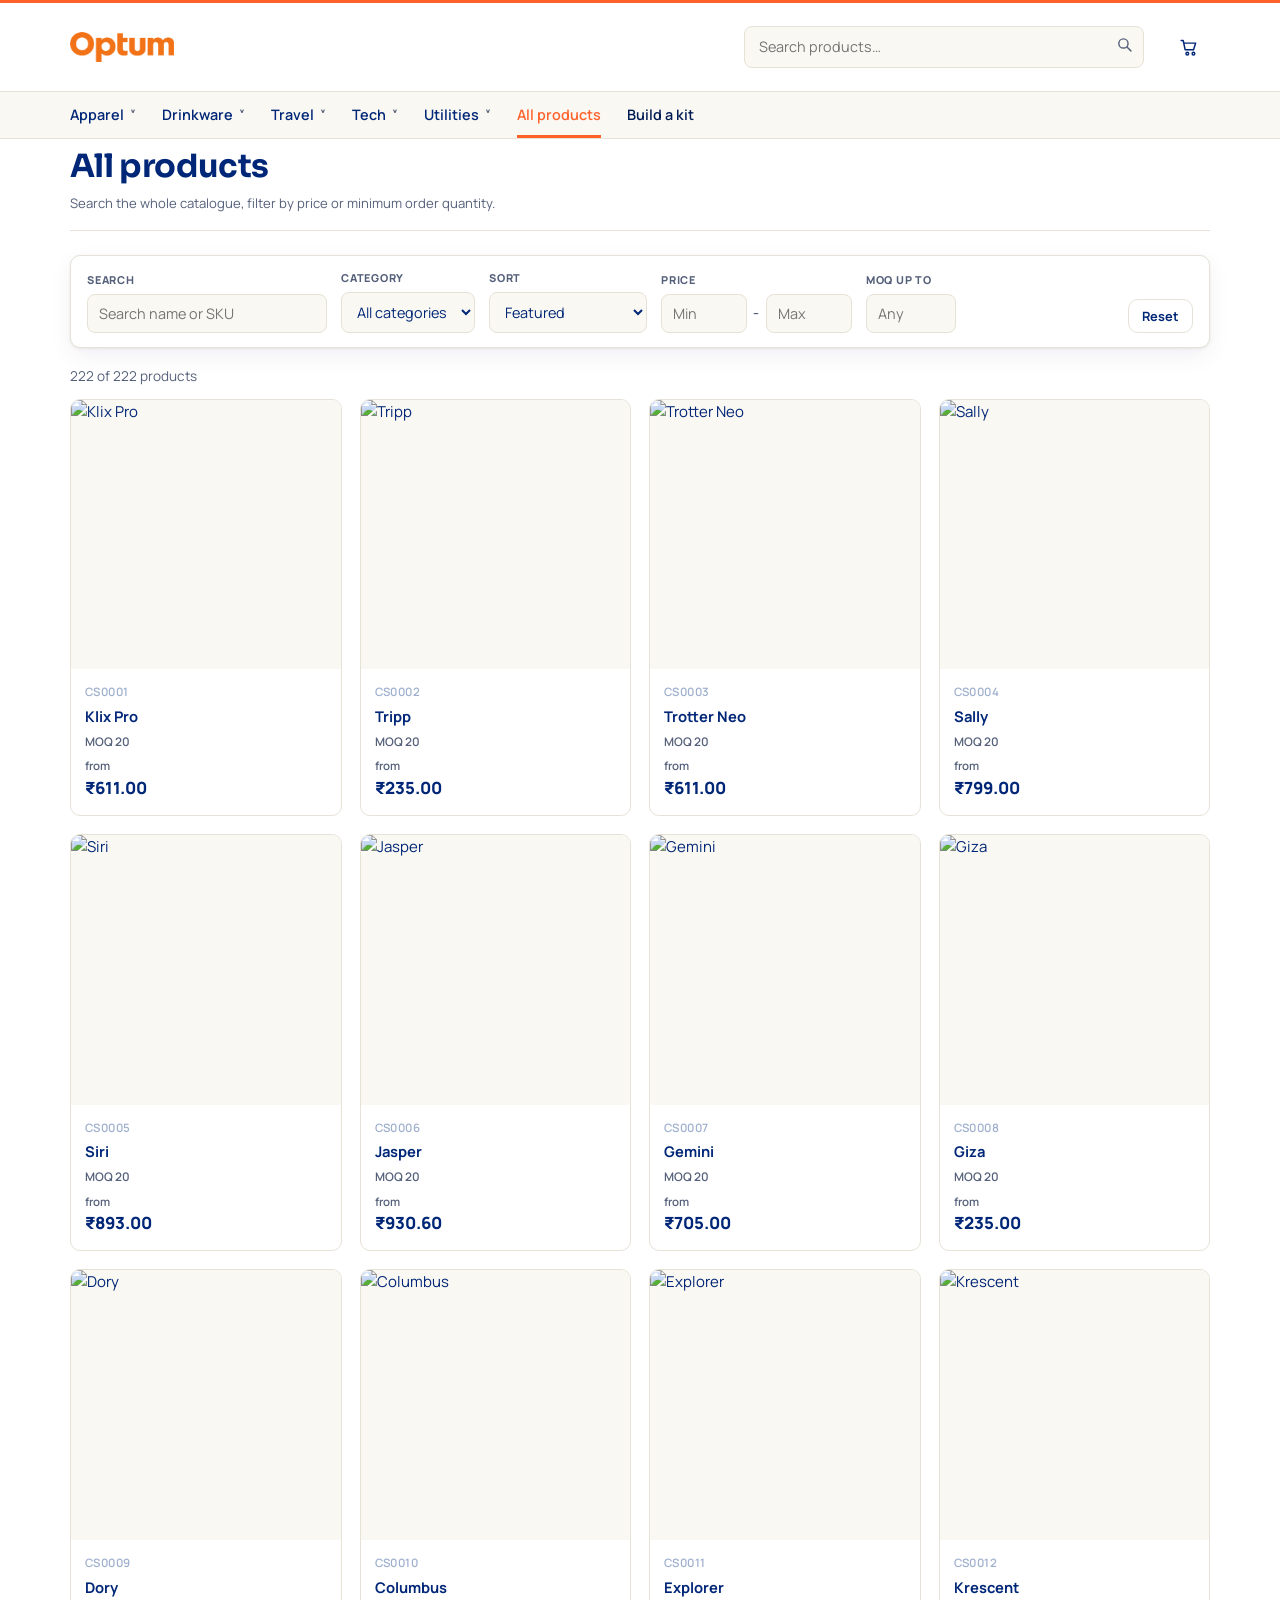
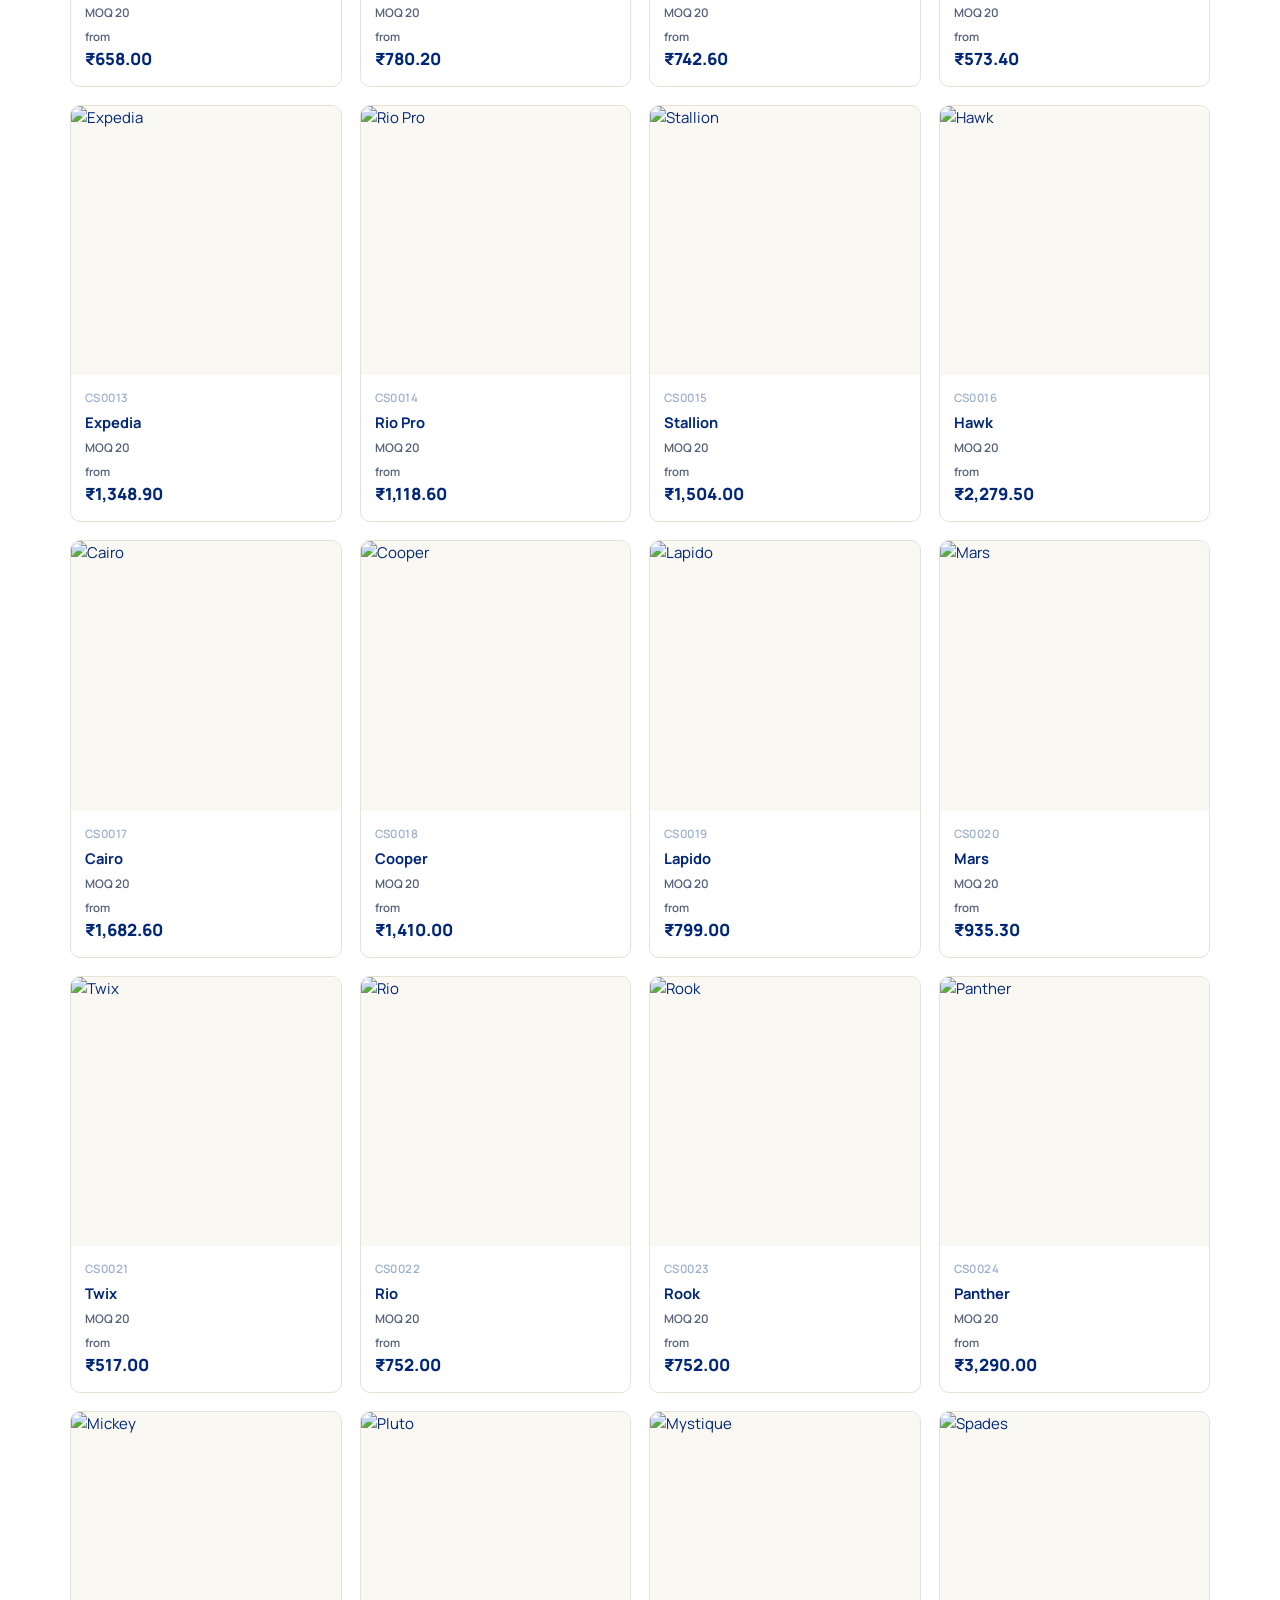
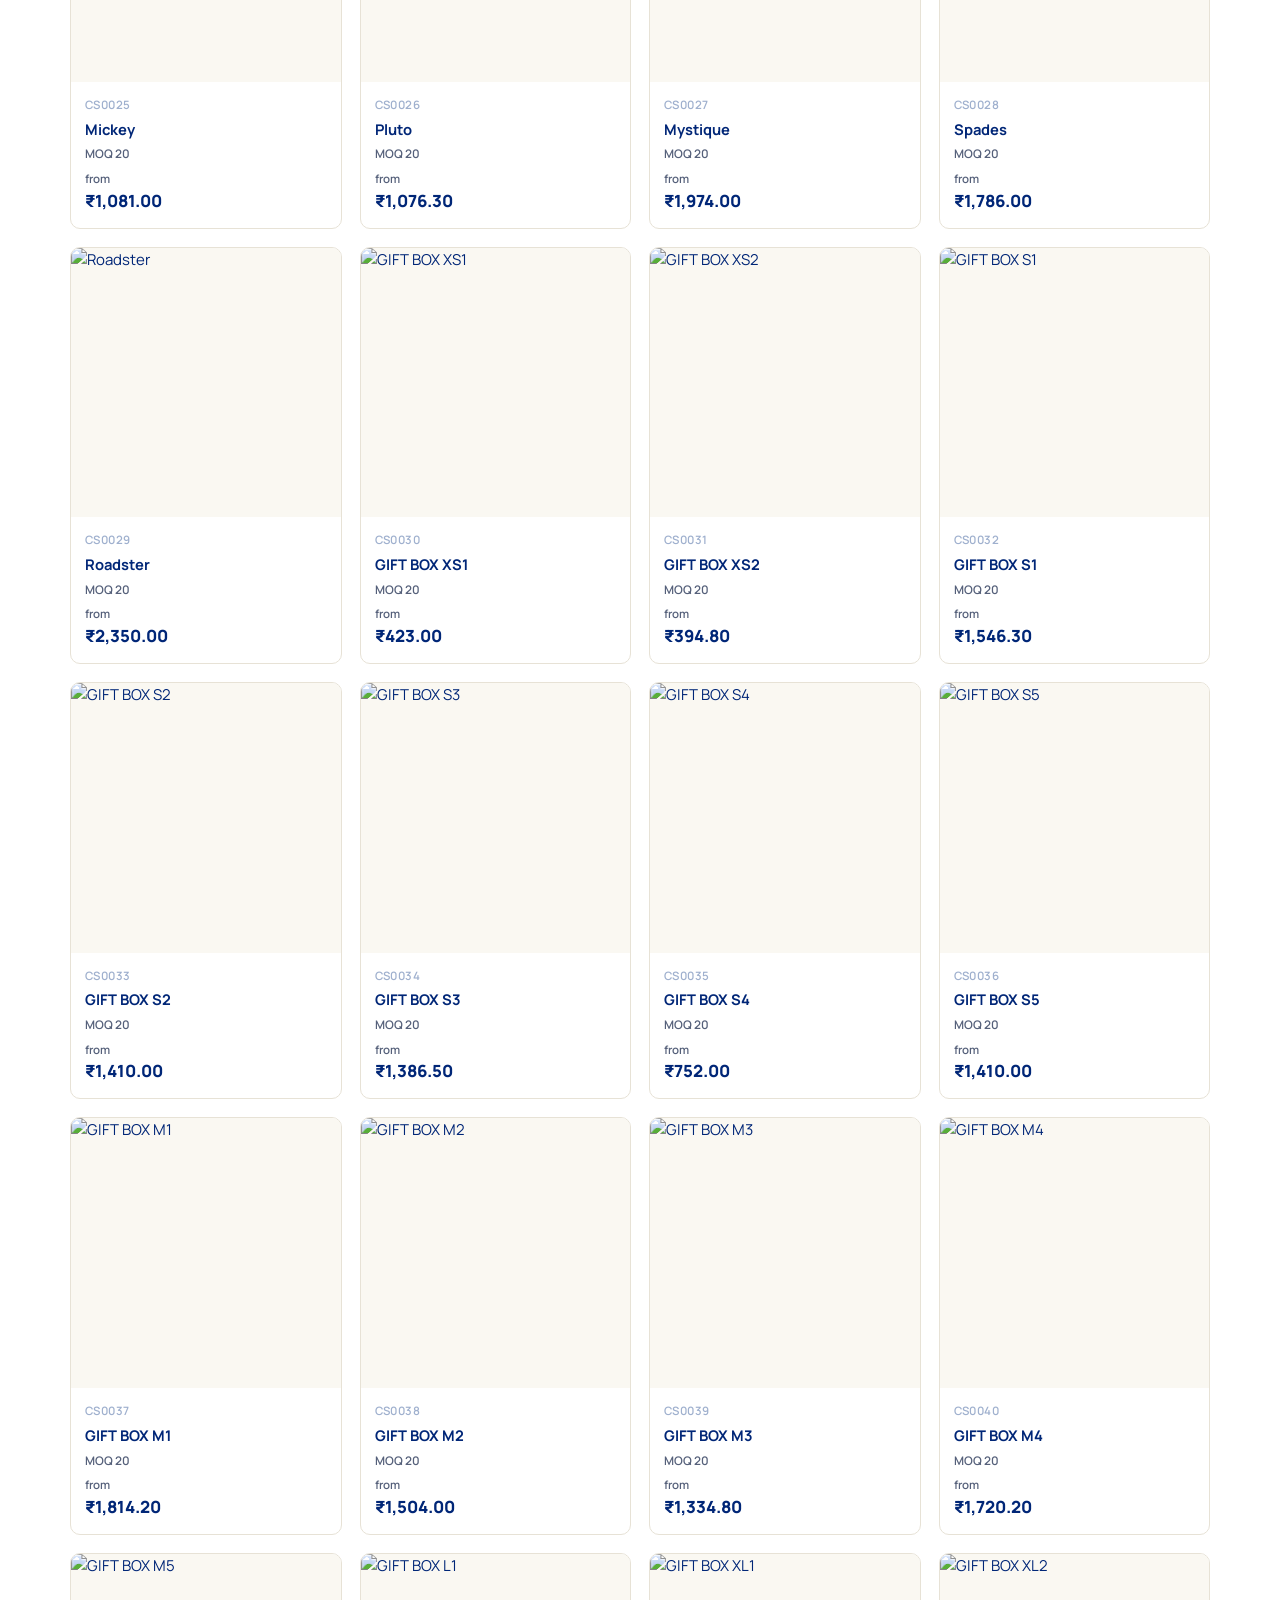
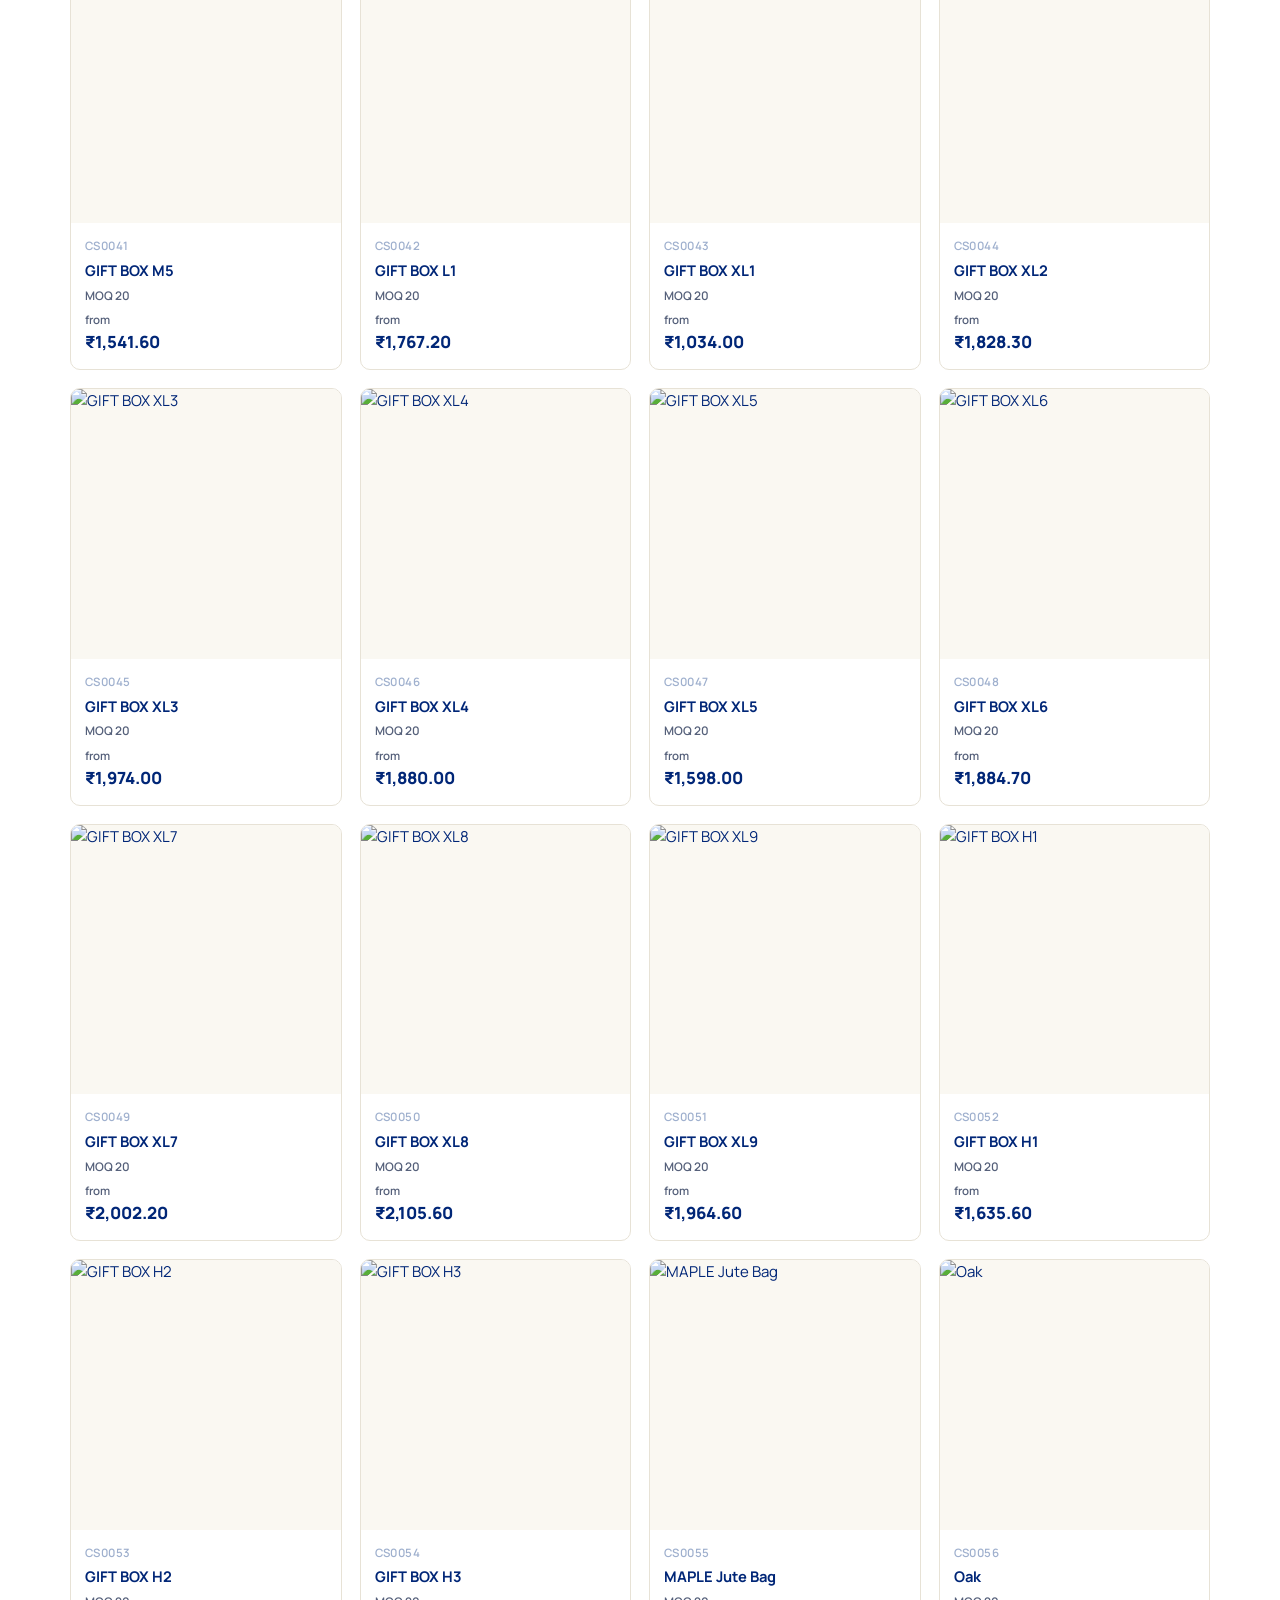
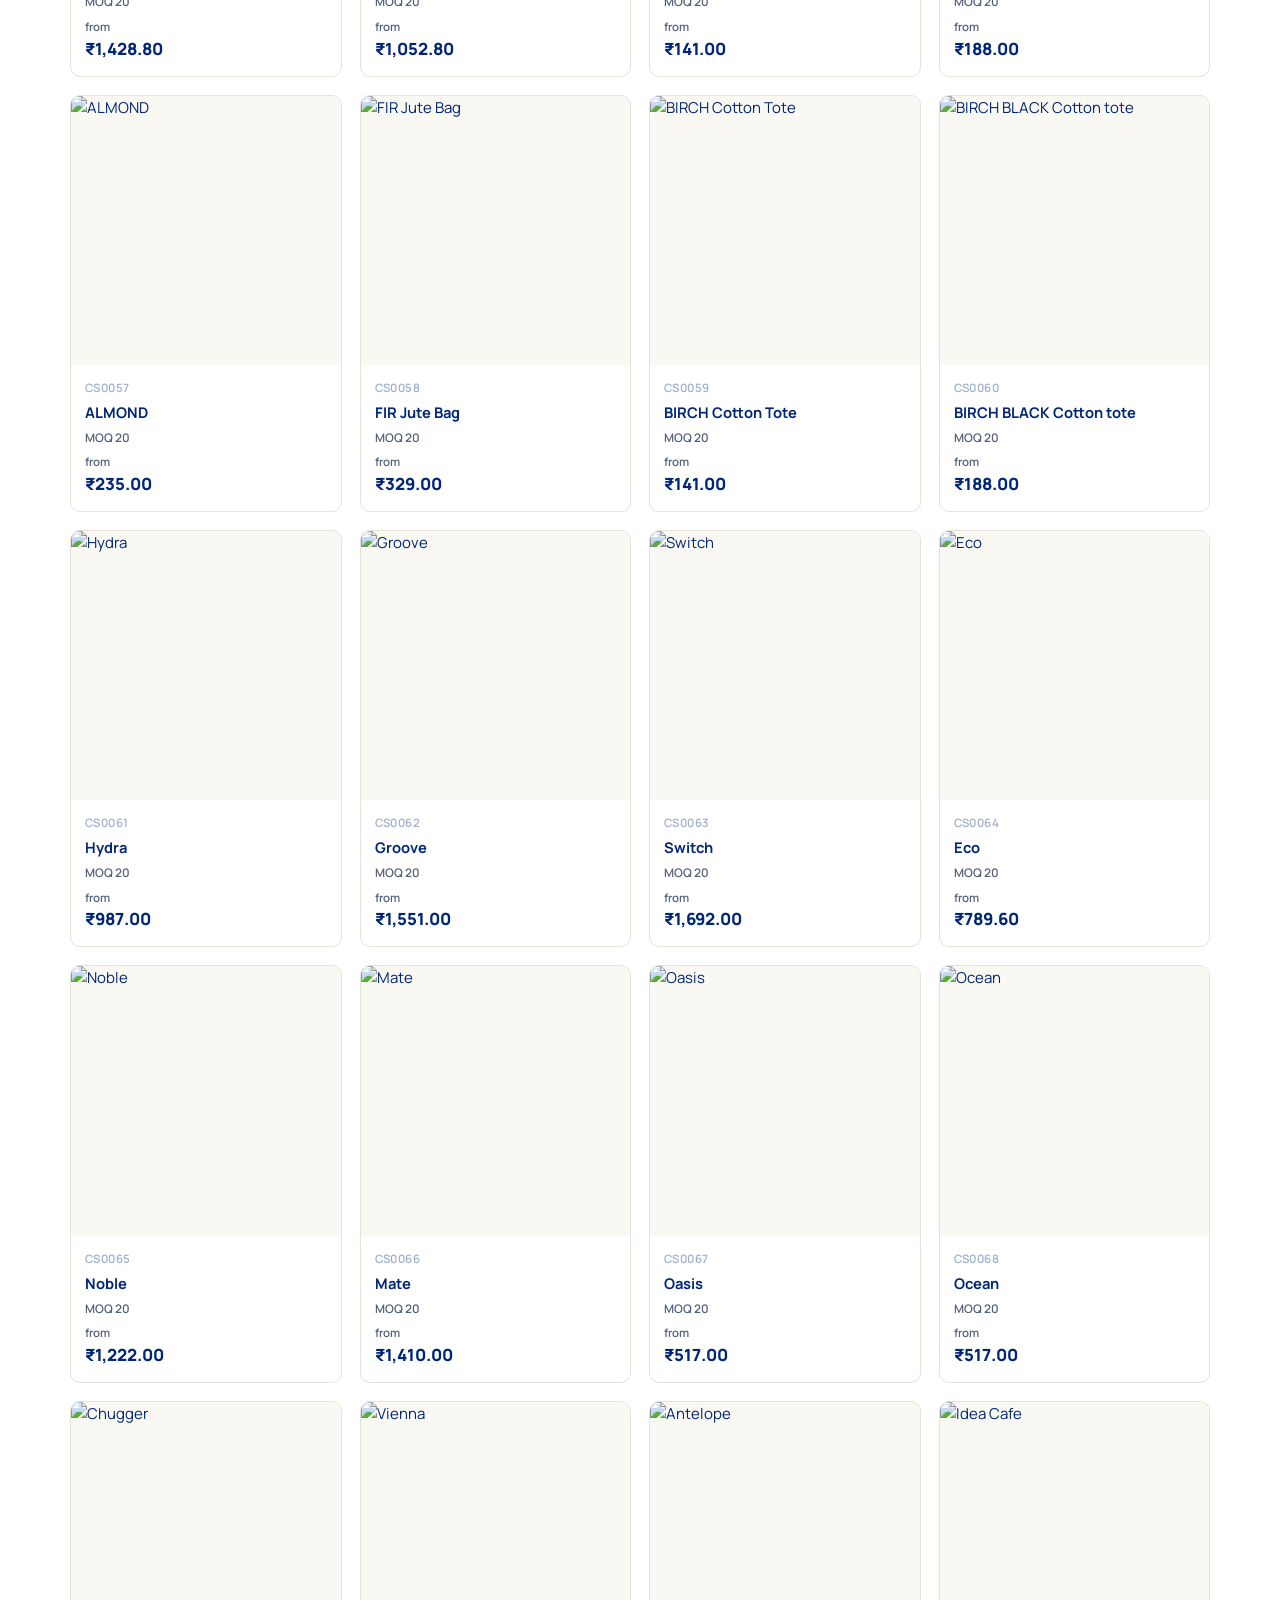
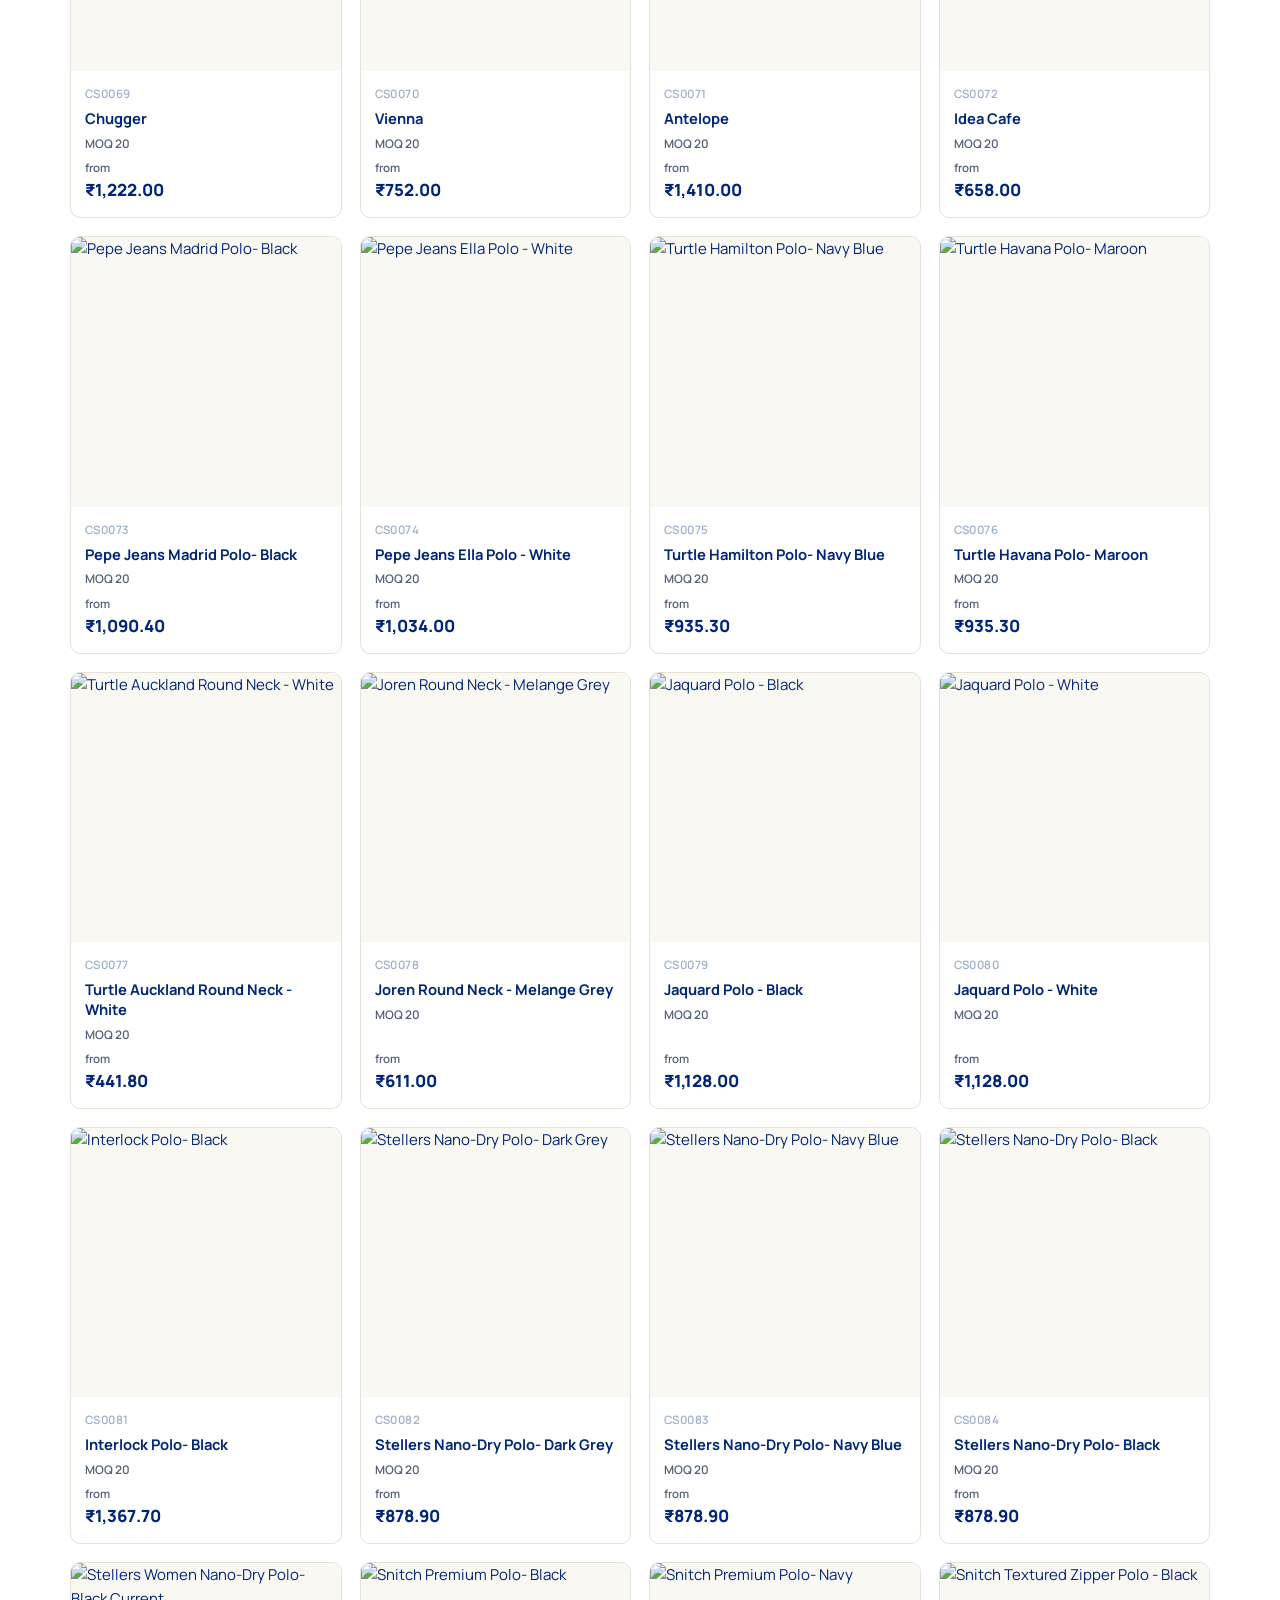
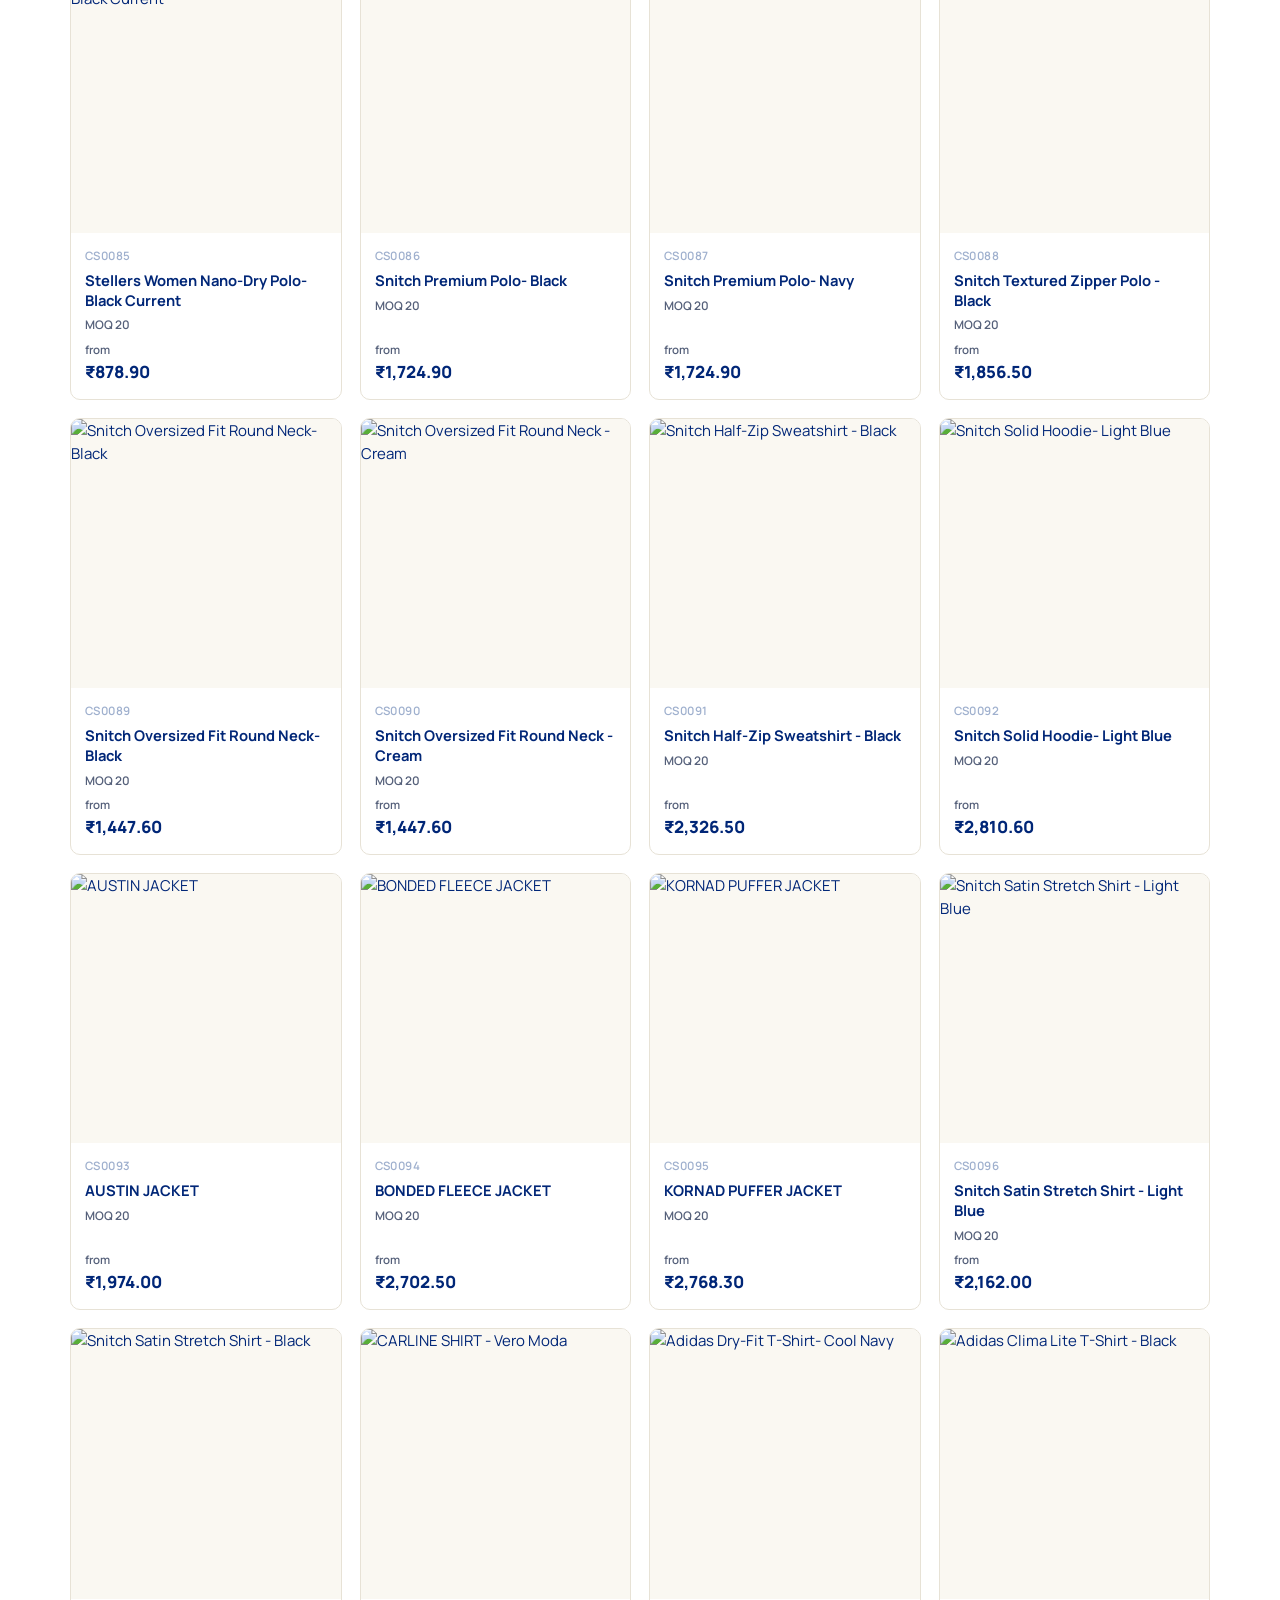
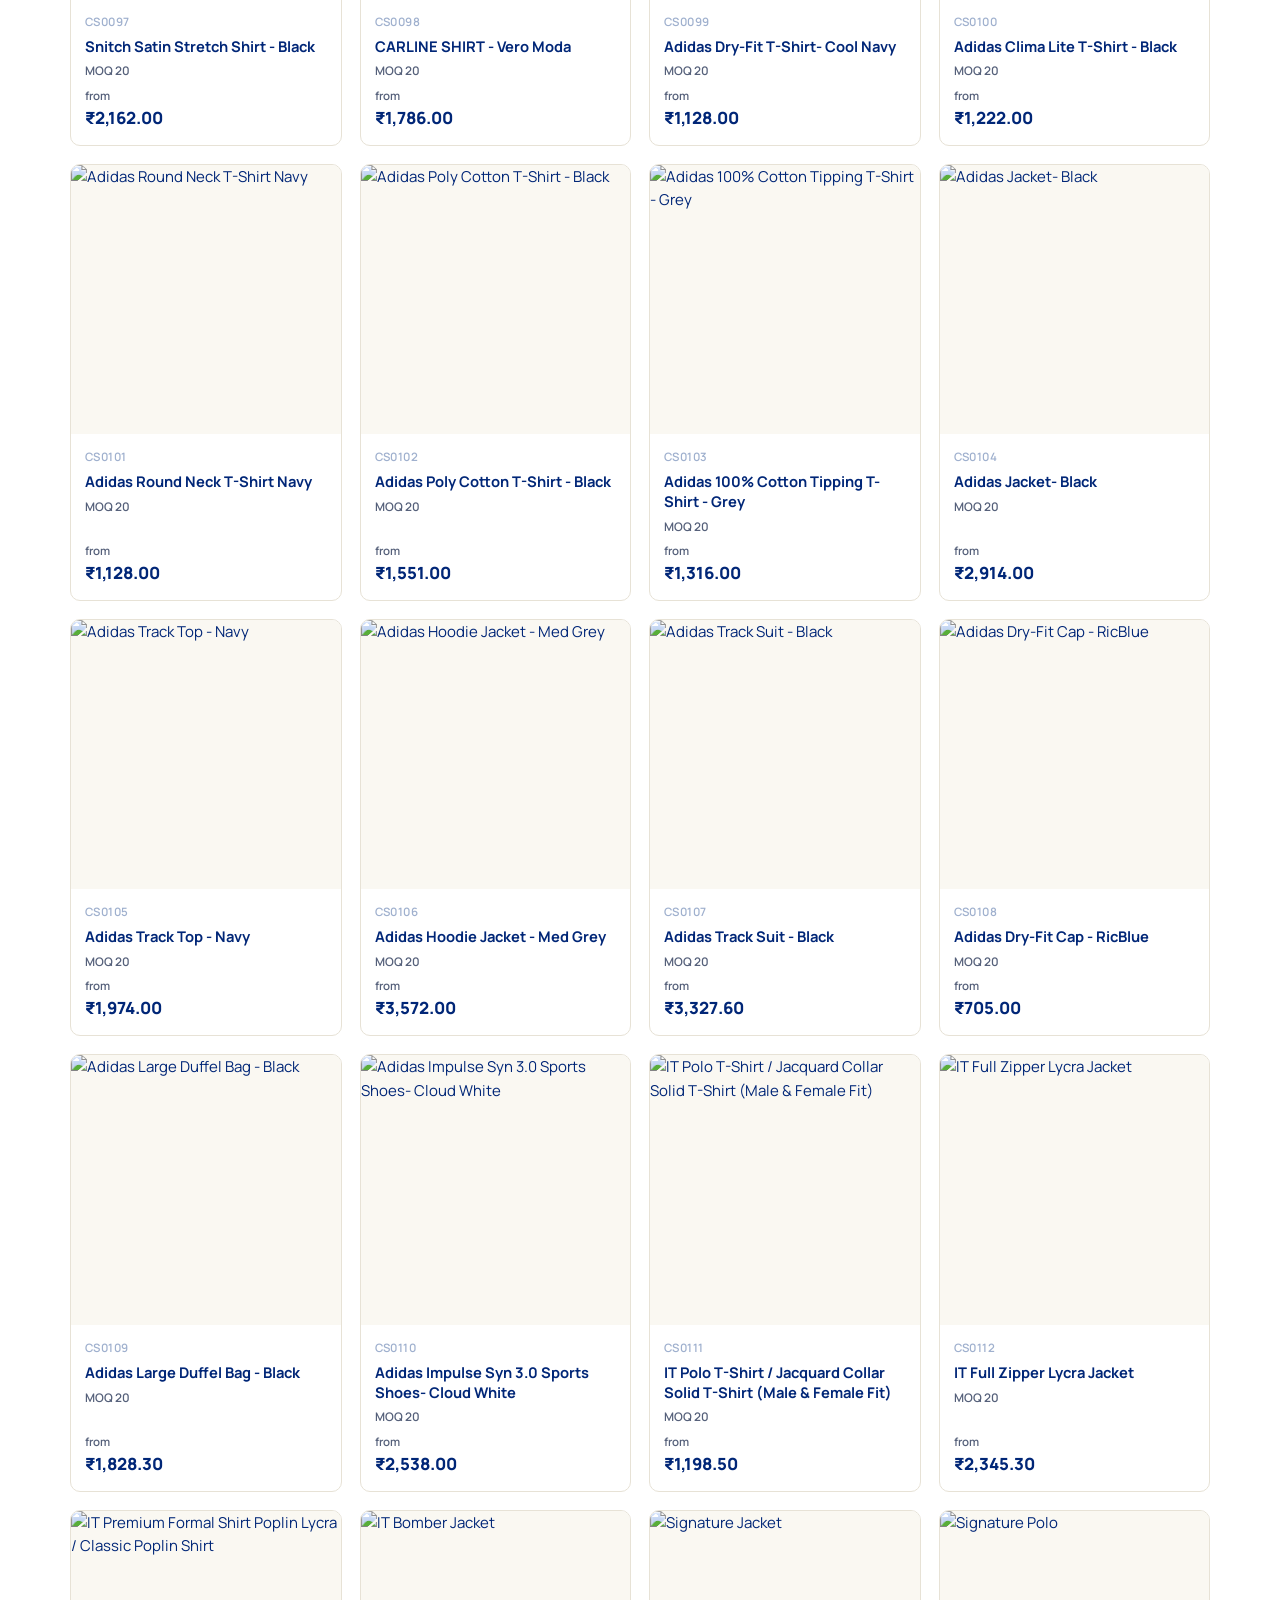
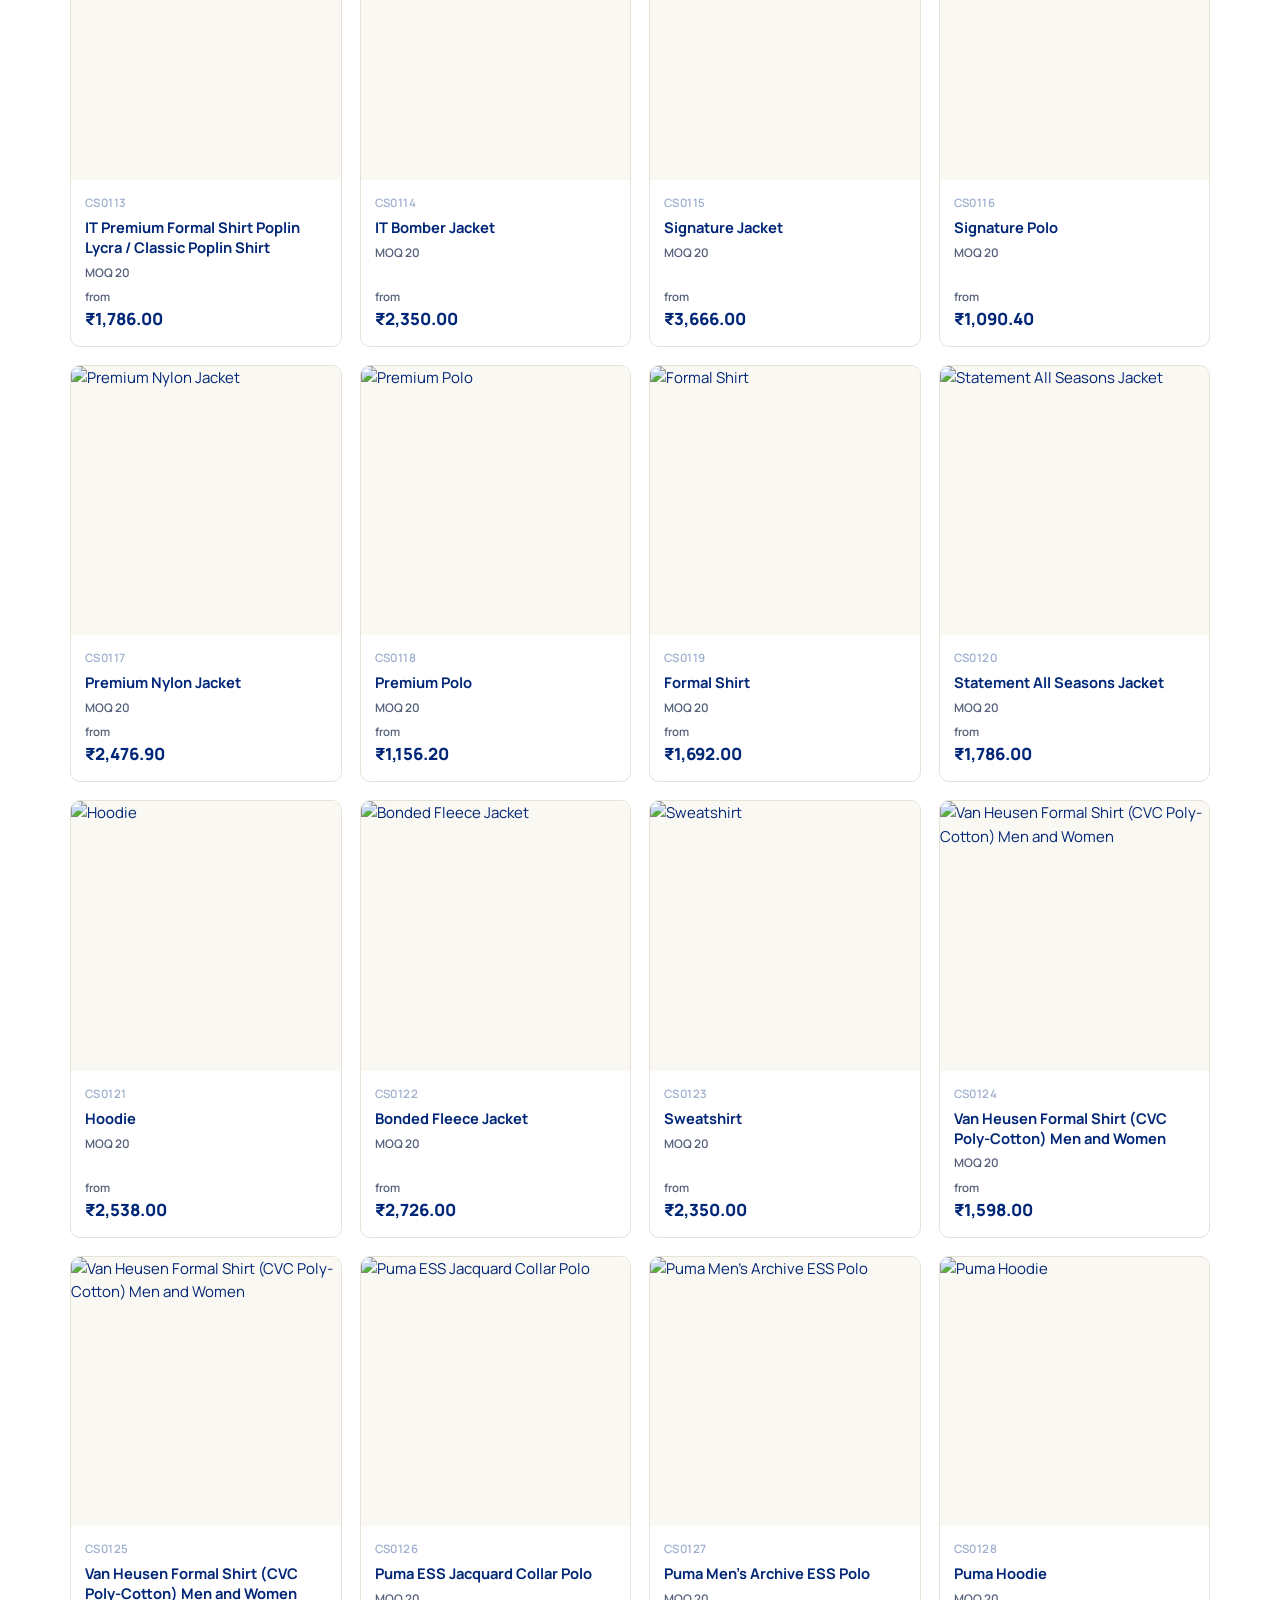
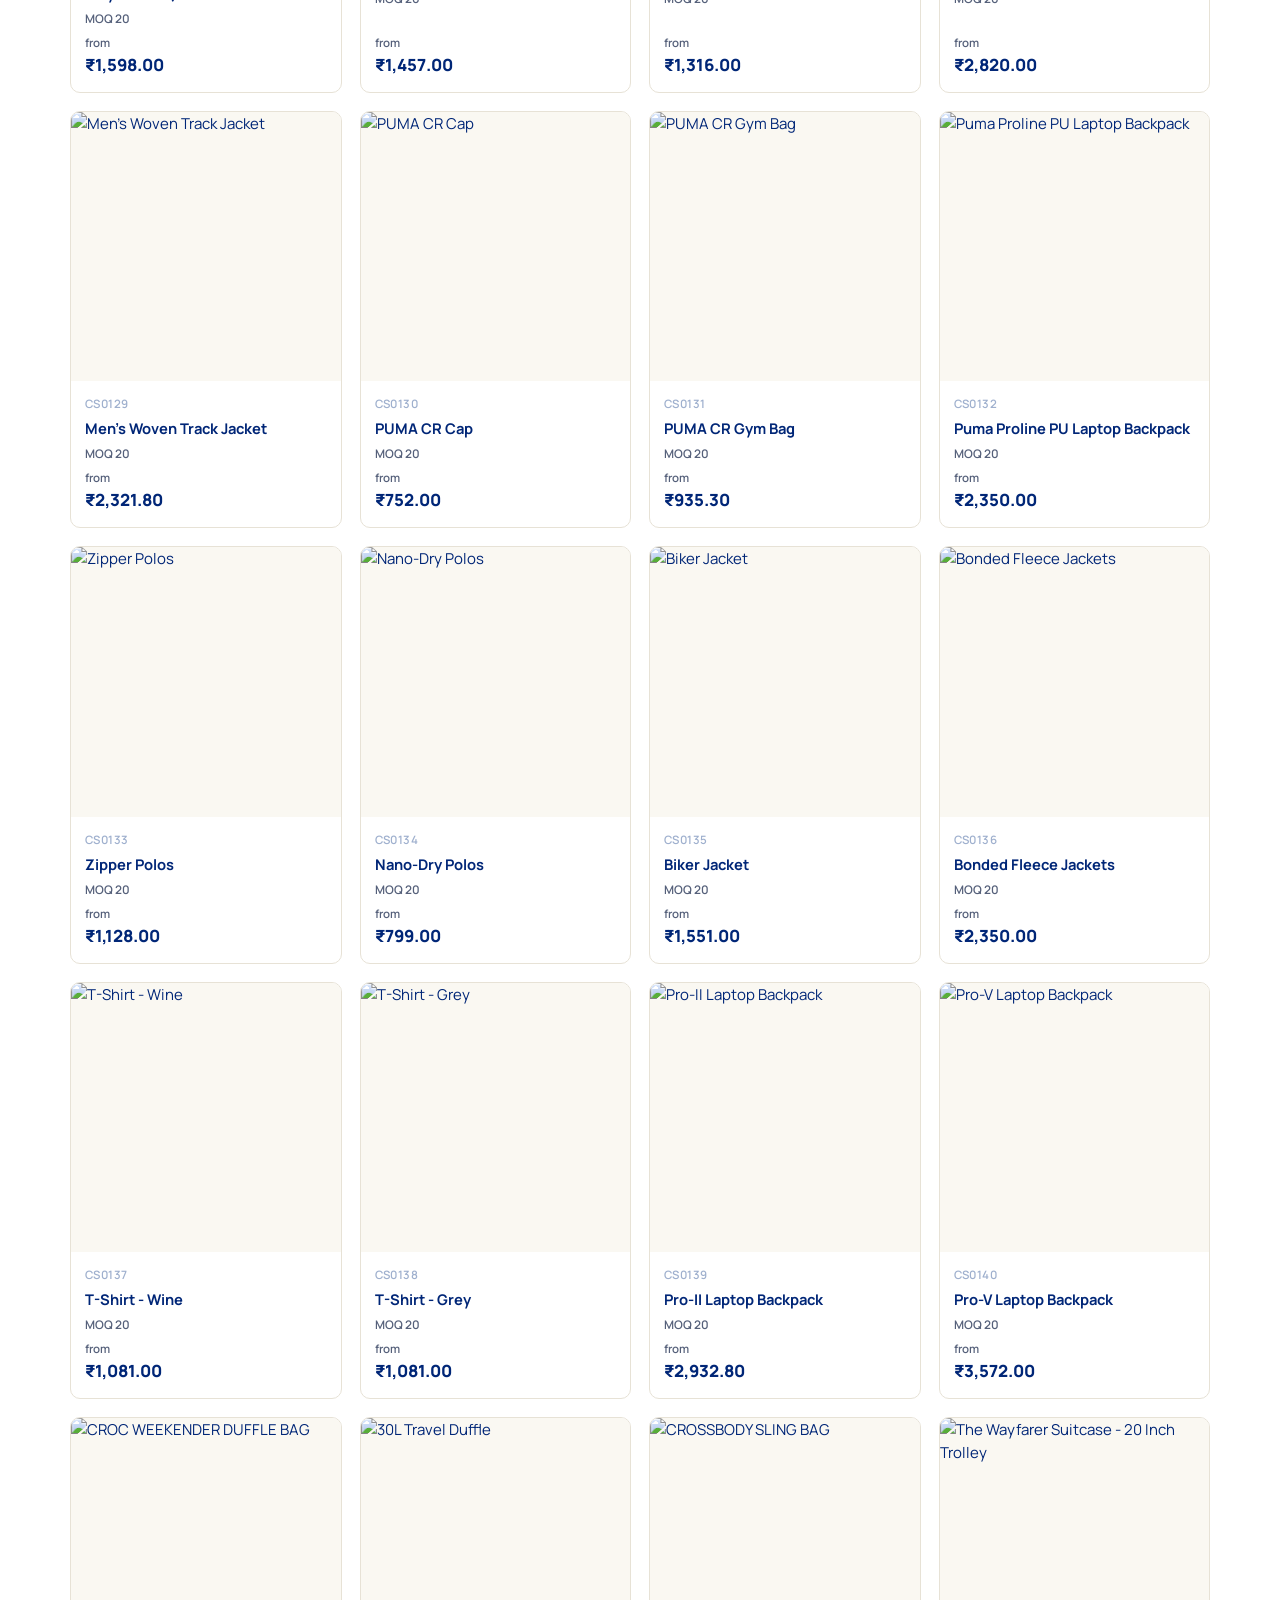
==== commit cfde70aa: "Read catalogue live from sheet; bake image URLs" ====
--- a/all.html
+++ b/all.html
@@ -26,8 +26,9 @@
 <script src="assets/js/app.js"></script>
 <script>
 (async function () {
+  mount('All');           // header/footer render immediately
   await Catalog.load();
-  mount('All');
+  repaintHeader('All');   // now fills in real subcategory dropdowns
 
   // a search term in the URL, so a filtered view can be linked or bookmarked
   Filters.reset();
--- a/assets/css/app.css
+++ b/assets/css/app.css
@@ -147,7 +147,7 @@
   aspect-ratio: 1; background: var(--off);
   display: flex; align-items: center; justify-content: center; overflow: hidden;
 }
-.card-img img { width: 100%; height: 100%; object-fit: contain; mix-blend-mode: multiply; }
+.card-img img { width: 100%; height: 100%; object-fit: contain; }
 
 .card-body { padding: 14px; display: flex; flex-direction: column; gap: 6px; flex: 1; }
 .card-name { font-weight: 700; font-size: .92rem; line-height: 1.35; }
@@ -167,7 +167,7 @@
 .pdp { display: grid; grid-template-columns: 1fr 1fr; gap: 44px; margin: 32px 0; align-items: start; }
 .pdp > * { min-width: 0; }
 .pdp-img { background: var(--off); border-radius: var(--radius); aspect-ratio: 1; position: sticky; top: 88px; display: flex; align-items: center; justify-content: center; }
-.pdp-img img { width: 92%; height: 92%; object-fit: contain; mix-blend-mode: multiply; }
+.pdp-img img { width: 92%; height: 92%; object-fit: contain; }
 
 .spec-table { width: 100%; border-collapse: collapse; font-size: .88rem; }
 .spec-table td { padding: 7px 0; border-bottom: 1px solid var(--line); vertical-align: top; }
@@ -247,7 +247,7 @@
 .tbl tbody tr:hover { background: var(--off); }
 .tbl .num { text-align: right; font-variant-numeric: tabular-nums; }
 
-.thumb { width: 52px; height: 52px; object-fit: contain; background: var(--off); border-radius: 6px; mix-blend-mode: multiply; }
+.thumb { width: 52px; height: 52px; object-fit: contain; background: var(--off); border-radius: 6px; }
 
 .qty-in { width: 76px; text-align: center; }
 
@@ -516,7 +516,9 @@
 .hero-art { position: relative; background: var(--ink); }
 .hero-slide { display: none; }
 .hero-slide.on { display: block; }
-.hero-slide img { display: block; width: 100%; height: auto; }
+/* Reserves the hero's box at its real aspect ratio before the image has
+   loaded, so the page doesn't jump once it arrives. */
+.hero-slide img { display: block; width: 100%; height: auto; aspect-ratio: 2073 / 600; object-fit: cover; }
 .hero-dots { position: absolute; left: 0; right: 0; bottom: 14px;
              display: flex; justify-content: center; gap: 9px; }
 .hero-dot { width: 11px; height: 11px; padding: 0; border: 0; border-radius: 50%;
